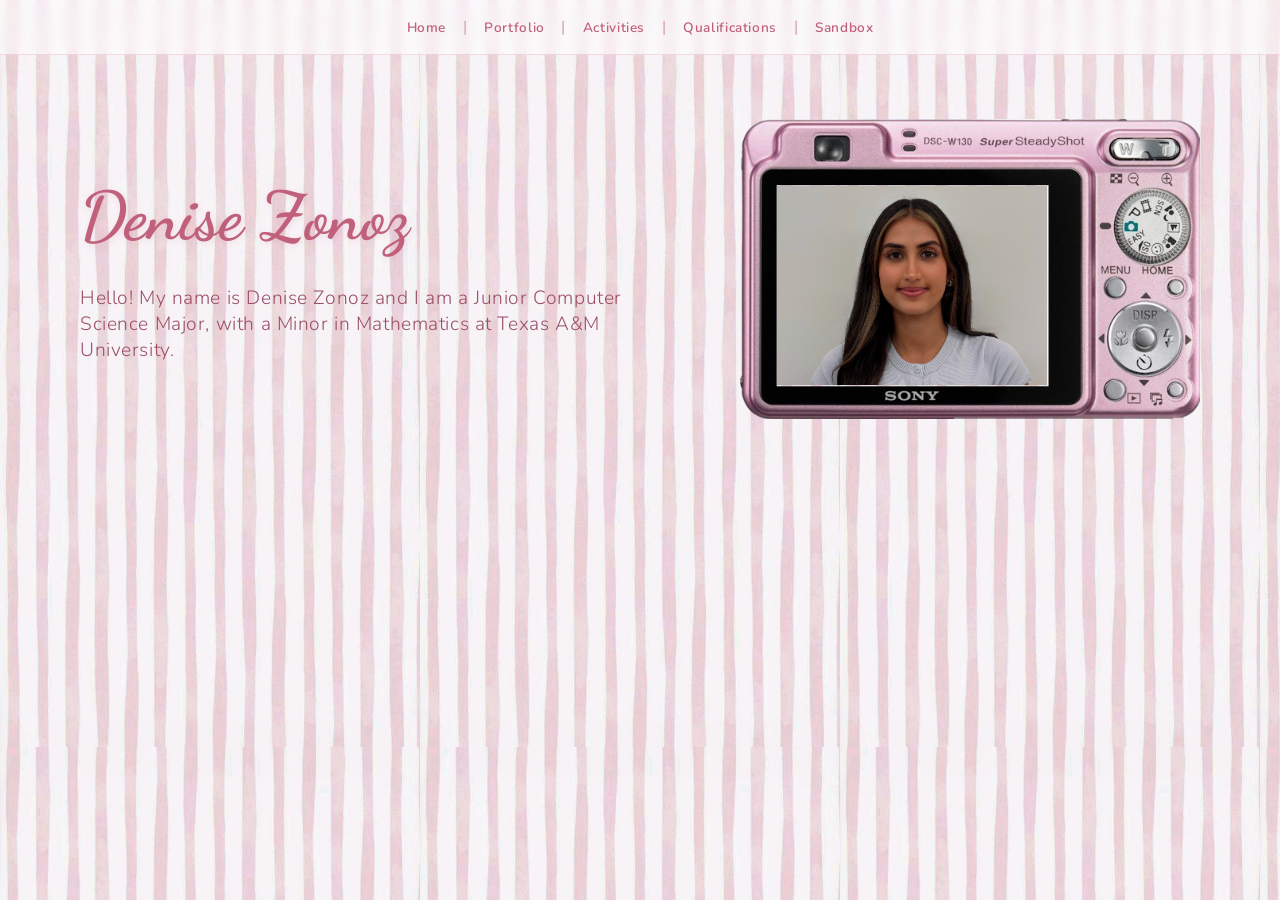
==== index.html @ 50f75636 "camera & headshot" ====
<!DOCTYPE html>
<html lang="en">
<head>
  <meta charset="UTF-8">
  <meta name="viewport" content="width=device-width, initial-scale=1.0">
  <title>Denise Zonoz</title>
  <link rel="stylesheet" href="style.css">
</head>
<body>

  <nav>
    <a href="index.html">Home</a>
    <span>|</span>
    <a href="portfolio.html">Portfolio</a>
    <span>|</span>
    <a href="activities.html">Activities</a>
    <span>|</span>
    <a href="qualifications.html">Qualifications</a>
    <span>|</span>
    <a href="sandbox.html">Sandbox</a>
  </nav>

  <main>
    <div class="intro-row">
      <div class="intro-text">
        <h1 class="name">Denise Zonoz</h1>
        <p>Hello! My name is Denise Zonoz and I am a Junior Computer Science Major, with a Minor in Mathematics at Texas A&M University.</p>
      </div>
      <div class="camera-frame">
        <img class="camera-photo" src="headshot.png" alt="Denise Zonoz">
        <img class="camera-overlay" src="pinkcamera.png" alt="">
      </div>
    </div>
  </main>

</body>
</html>
---- style.css ----
@import url('https://fonts.googleapis.com/css2?family=Dancing+Script:wght@500;700&family=Nunito:wght@300;400;600&display=swap');

* {
  box-sizing: border-box;
  margin: 0;
  padding: 0;
}

body {
  background-image: url('stripedpink.png');
  background-repeat: repeat;
  background-size: 420px auto;
  background-color: #fdf6f0;
  font-family: 'Nunito', sans-serif;
  color: #5a3a4a;
  min-height: 100vh;
}

nav {
  background-color: rgba(255, 255, 255, 0.55);
  backdrop-filter: blur(6px);
  border-bottom: 1px solid rgba(230, 170, 190, 0.4);
  padding: 16px;
  text-align: center;
  letter-spacing: 0.04em;
}

nav span {
  color: #d4a0b0;
  margin: 0 6px;
}

nav a {
  font-size: 0.85rem;
  font-weight: 600;
  color: #c0607a;
  text-decoration: none;
  padding: 4px 6px;
  border-radius: 4px;
  transition: color 0.2s, background-color 0.2s;
}

nav a:hover {
  color: #8b3a52;
  background-color: rgba(230, 170, 190, 0.25);
}

main {
  text-align: center;
  padding-top: 64px;
}

h1.name {
  font-family: 'Dancing Script', cursive;
  font-size: 2.8rem;
  font-weight: 700;
  color: #c0607a;
  text-shadow: 1px 2px 6px rgba(192, 96, 122, 0.15);
}

main p {
  margin-top: 20px;
  font-size: 1rem;
  font-weight: 300;
  color: #9b5068;
  letter-spacing: 0.03em;
}

/* home page, camera*/

.intro-row {
  display: flex;
  align-items: center;
  justify-content: space-between;
  gap: 60px;
  max-width: 1300px;
  margin: 0 auto;
  padding: 0 80px;
}

.intro-text {
  text-align: left;
}

.intro-text h1.name {
  font-size: 4.2rem;
}

.intro-text p {
  font-size: 1.2rem;
  margin-top: 28px;
}

.camera-frame {
  position: relative;
  width: 460px;
  aspect-ratio: 578 / 377;
  flex-shrink: 0;
}

.camera-photo {
  position: absolute;
  left: 7.96%;
  top: 22.28%;
  width: 58.82%;
  height: 66.31%;
  object-fit: cover;
  object-position: center top;
}

.camera-overlay {
  position: absolute;
  top: 0;
  left: 0;
  width: 100%;
  height: 100%;
  pointer-events: none;
}

@media (max-width: 700px) {
  .intro-row {
    flex-direction: column-reverse;
    gap: 24px;
    padding: 0 20px;
  }
  .intro-text {
    text-align: center;
  }
  .intro-text h1.name {
    font-size: 2.8rem;
  }
  .intro-text p {
    font-size: 1rem;
  }
  .camera-frame {
    width: 280px;
  }
}

/* lace box */

.lace-section {
  display: flex;
  padding: 30px 60px;
}

/* odd sections (1st, 3rd) align left */
.lace-section:nth-child(odd) {
  justify-content: flex-start;
}

/* even sections (2nd) align right */
.lace-section:nth-child(even) {
  justify-content: flex-end;
}

.lace-box {
  background-image: url('textboxborder.png');
  background-color: white;
  background-size: 100% 100%;
  background-repeat: no-repeat;
  width: 700px;
  min-height: 400px;
  padding: 70px 90px;
  font-family: 'Nunito', sans-serif;
  font-size: 1rem;
  color: #5a3a4a;
  line-height: 1.8;
}

.lace-box h2 {
  font-family: 'Dancing Script', cursive;
  font-size: 1.6rem;
  color: #c0607a;
  margin-bottom: 12px;
}

/* clipboard box */

.clipboard-section {
  display: flex;
  justify-content: center;
  padding: 30px 60px;
}

.clipboard-box {
  background-image: url('brownclipboard.png');
  background-color: transparent;
  background-size: 100% 100%;
  background-repeat: no-repeat;
  width: 560px;
  padding: 140px 65px 65px 70px;
  font-family: 'Nunito', sans-serif;
  font-size: 1rem;
  color: #5a3a4a;
  line-height: 1.8;
  text-align: center;
}

.clipboard-box h2 {
  font-family: 'Dancing Script', cursive;
  font-size: 2.4rem;
  color: #c0607a;
  margin-top: -20px;
  margin-bottom: 12px;
}

.resume-embed {
  margin-top: 20px;
  border-radius: 6px;
  overflow: hidden;
  box-shadow: 0 1px 8px rgba(192, 96, 122, 0.15);
}

.resume-embed iframe {
  display: block;
  border: none;
}

.resume-download {
  display: inline-block;
  margin-top: 16px;
  padding: 8px 18px;
  font-size: 0.85rem;
  font-weight: 600;
  color: #ffffff;
  background-color: #c0607a;
  border-radius: 20px;
  text-decoration: none;
  letter-spacing: 0.03em;
  transition: background-color 0.2s;
}

.resume-download:hover {
  background-color: #8b3a52;
}

@media (max-width: 700px) {
  .lace-section {
    justify-content: center;
    padding: 20px;
  }
  .lace-box {
    width: 100%;
  }
  .clipboard-section {
    padding: 20px;
  }
  .clipboard-box {
    width: 100%;
    padding: 22% 12% 12% 12%;
  }
}
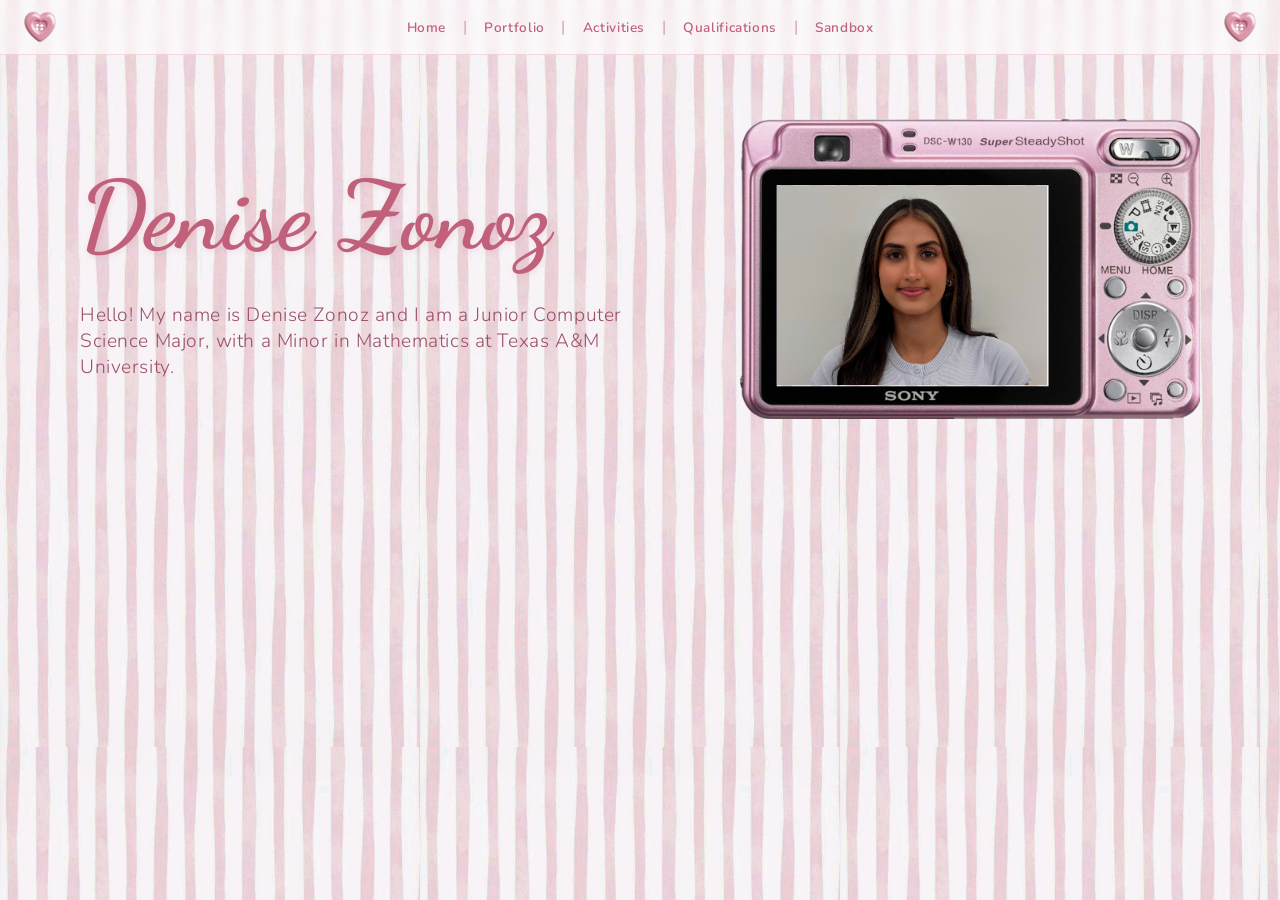
==== commit 966128af: "buttons on nav bars" ====
--- a/index.html
+++ b/index.html
@@ -9,6 +9,7 @@
 <body>
 
   <nav>
+    <img class="nav-heart nav-heart-left" src="images/pinkheartbutton.png" alt="">
     <a href="index.html">Home</a>
     <span>|</span>
     <a href="portfolio.html">Portfolio</a>
@@ -18,6 +19,7 @@
     <a href="qualifications.html">Qualifications</a>
     <span>|</span>
     <a href="sandbox.html">Sandbox</a>
+    <img class="nav-heart nav-heart-right" src="images/pinkheartbutton.png" alt="">
   </nav>
 
   <main>
--- a/style.css
+++ b/style.css
@@ -1,5 +1,4 @@
-@import url('https://fonts.googleapis.com/css2?family=Dancing+Script:wght@500;700&family=Nunito:wght@300;400;600&display=swap');
-
+@import url('https://fonts.googleapis.com/css2?family=Crafty+Girls&family=Dancing+Script:wght@500;700&family=Nunito:wght@300;400;600&display=swap');
 * {
   box-sizing: border-box;
   margin: 0;
@@ -7,7 +6,7 @@
 }
 
 body {
-  background-image: url('stripedpink.png');
+  background-image: url('images/stripedpink.png');
   background-repeat: repeat;
   background-size: 420px auto;
   background-color: #fdf6f0;
@@ -83,7 +82,7 @@
 }
 
 .intro-text h1.name {
-  font-size: 4.2rem;
+  font-size: 6rem;
 }
 
 .intro-text p {
@@ -136,6 +135,33 @@
     width: 280px;
   }
 }
+ 
+@media (max-width: 700px) {
+  .intro-row {
+    flex-direction: column-reverse;
+    gap: 24px;
+    padding: 0 20px;
+  }
+  .intro-text {
+    text-align: center;
+  }
+  .intro-text h1.name {
+    font-size: 2.8rem;
+  }
+  .intro-text p {
+    font-size: 1rem;
+  }
+  .camera-frame {
+    width: 280px;
+  }
+  .paper-section {
+    padding: 30px 20px;
+  }
+  .paper-box {
+    width: 100%;
+    padding: 45px 35px;
+  }
+}
 
 /* lace box */
 
@@ -155,13 +181,12 @@
 }
 
 .lace-box {
-  background-image: url('textboxborder.png');
+  background-image: url('images/textboxborder.png');
   background-color: white;
   background-size: 100% 100%;
   background-repeat: no-repeat;
   width: 700px;
-  min-height: 400px;
-  padding: 70px 90px;
+  padding: 40px 90px;
   font-family: 'Nunito', sans-serif;
   font-size: 1rem;
   color: #5a3a4a;
@@ -170,9 +195,21 @@
 
 .lace-box h2 {
   font-family: 'Dancing Script', cursive;
+  font-size: 2.4rem;
+  color: #ebbbc8;
+  margin-bottom: 0px;
+}
+.lace-box h3 {
+  font-family: 'Crafty Girls', cursive;
   font-size: 1.6rem;
-  color: #c0607a;
-  margin-bottom: 12px;
+  color: #cbe7ce;
+  margin-bottom: 0px;
+}
+.lace-box p {
+  font-family: 'Crafty Girls', cursive;
+  font-size: 1rem;
+  color: #dabace;
+  margin-bottom: 50px;
 }
 
 /* clipboard box */
@@ -184,7 +221,7 @@
 }
 
 .clipboard-box {
-  background-image: url('brownclipboard.png');
+  background-image: url('images/brownclipboard.png');
   background-color: transparent;
   background-size: 100% 100%;
   background-repeat: no-repeat;
@@ -235,6 +272,61 @@
   background-color: #8b3a52;
 }
 
+/* qualifications page layout */
+
+.qual-row {
+  display: flex;
+  align-items: flex-start;
+  justify-content: center;
+  gap: 60px;
+  padding: 30px 60px;
+}
+
+.qual-row .clipboard-box {
+  flex-shrink: 0;
+}
+
+.skills-box {
+  background-image: url('images/paper.png');
+  background-size: 100% 100%;
+  background-repeat: no-repeat;
+  width: 400px;
+  min-height: 400px;
+  padding: 60px 50px;
+  font-family: 'Nunito', sans-serif;
+  color: #5a3a4a;
+  line-height: 1.8;
+}
+
+.skills-box h2 {
+  font-family: 'Dancing Script', cursive;
+  font-size: 2.2rem;
+  color: #c0607a;
+  margin-bottom: 12px;
+}
+
+.skills-box ul {
+  text-align: left;
+  padding-left: 20px;
+  font-size: 1.1rem;
+}
+
+.skills-box li {
+  margin-bottom: 8px;
+}
+
+@media (max-width: 900px) {
+  .qual-row {
+    flex-direction: column;
+    align-items: center;
+    padding: 20px;
+  }
+  .skills-box {
+    width: 100%;
+    max-width: 560px;
+  }
+}
+
 @media (max-width: 700px) {
   .lace-section {
     justify-content: center;
@@ -250,4 +342,169 @@
     width: 100%;
     padding: 22% 12% 12% 12%;
   }
+}
+
+/* board for portfolio */
+.board-section {
+  display: flex;
+  padding: 30px 60px;
+}
+
+/* even sections align left */
+.board-section:nth-child(even) {
+  justify-content: flex-start;
+}
+
+/* odd sections align right */
+.board-section:nth-child(odd) {
+  justify-content: flex-end;
+}
+
+.board-box {
+  background-image: url('images/board.png');
+  background-size: 100% 100%;
+  background-repeat: no-repeat;
+  width: 1000px;
+  min-height: 400px;
+  
+  font-family: 'Crafty Girls', cursive;
+  font-size: 1rem;
+  color: #ece3e8;
+  line-height: 1.8;
+}
+
+.board-box h2 {
+  font-family: 'Dancing Script', cursive;
+  font-size: 2.5rem;
+  color: white;
+  padding: 20px 20px;
+}
+
+.board-box p{
+  font-family: 'Crafty Girls', cursive;
+  font-size: 1.4rem;
+  color: rgb(249, 233, 233);
+  text-align: left;
+  padding: 50px 40px;
+}
+
+.board-box ul {
+  font-family: 'Nunito', sans-serif;
+  font-size: 1.4rem;
+  color: rgb(249, 233, 233);
+  text-align: left;
+  padding: 50px 70px;
+  line-height: 1.8;
+}
+
+.board-box li {
+  margin-bottom: 10px;
+}
+.board-box li strong {
+  color: white;
+}
+
+
+/* skills */
+.skills-strips {
+  position: relative;
+  width: 320px;
+  min-height: 960px;
+  display: flex;
+  flex-direction: column;
+  align-items: center;
+  padding-top: 5px;
+}
+
+.binder-clip {
+  position: absolute;
+  top: 0;
+  transform: rotate(-6deg);
+  left: 50%;
+  transform: translateX(-70%);
+  width: 70px;
+  z-index: 4;
+}
+
+.photo-strip {
+  background-color: #fff;
+  background-image: url('images/photostrip.png');
+  background-size: 100% 100%;
+  background-repeat: no-repeat;
+  width: 260px;
+  padding: 25px 25px 80px;
+  text-align: center;
+  box-shadow: 0 4px 10px rgba(90, 58, 74, 0.2);
+}
+
+.strip-1 {
+  margin-top: 35px;
+  transform: rotate(-6deg);
+  margin-bottom: -10px; /* was -60px, much smaller overlap now */
+  z-index: 3;
+}
+
+.strip-2 {
+  transform: rotate(4deg);
+  margin-bottom: -5px; /* was -55px */
+  z-index: 2;
+}
+
+.strip-3 {
+  transform: rotate(-3deg);
+  z-index: 1;
+}
+.strip-4 {
+  transform: rotate(5deg);
+  z-index: 0;
+}
+
+.photo-strip h3 {
+  font-family: 'Dancing Script', cursive;
+  font-size: 1.7rem;
+  color: #c0607a;
+  margin-bottom: 10px;
+}
+
+.photo-strip ul {
+  list-style: none;
+  font-size: 1rem;
+  color: #5a3a4a;
+  line-height: 1.7;
+  font-family: 'Crafty Girls', cursive;
+
+}
+
+@media (max-width: 900px) {
+  .skills-strips {
+    width: 100%;
+    max-width: 320px;
+  }
+}
+
+/* navigation hearts */
+nav {
+  position: relative; /* needed so the hearts can position against the nav, not the page */
+  background-color: rgba(255, 255, 255, 0.55);
+  backdrop-filter: blur(6px);
+  border-bottom: 1px solid rgba(230, 170, 190, 0.4);
+  padding: 16px;
+  text-align: center;
+  letter-spacing: 0.04em;
+}
+
+.nav-heart {
+  position: absolute;
+  top: 50%;
+  transform: translateY(-50%);
+  height: 32px;
+  width: auto;
+}
+
+.nav-heart-left {
+  left: 24px;
+}
+
+.nav-heart-right {
+  right: 24px;
 }
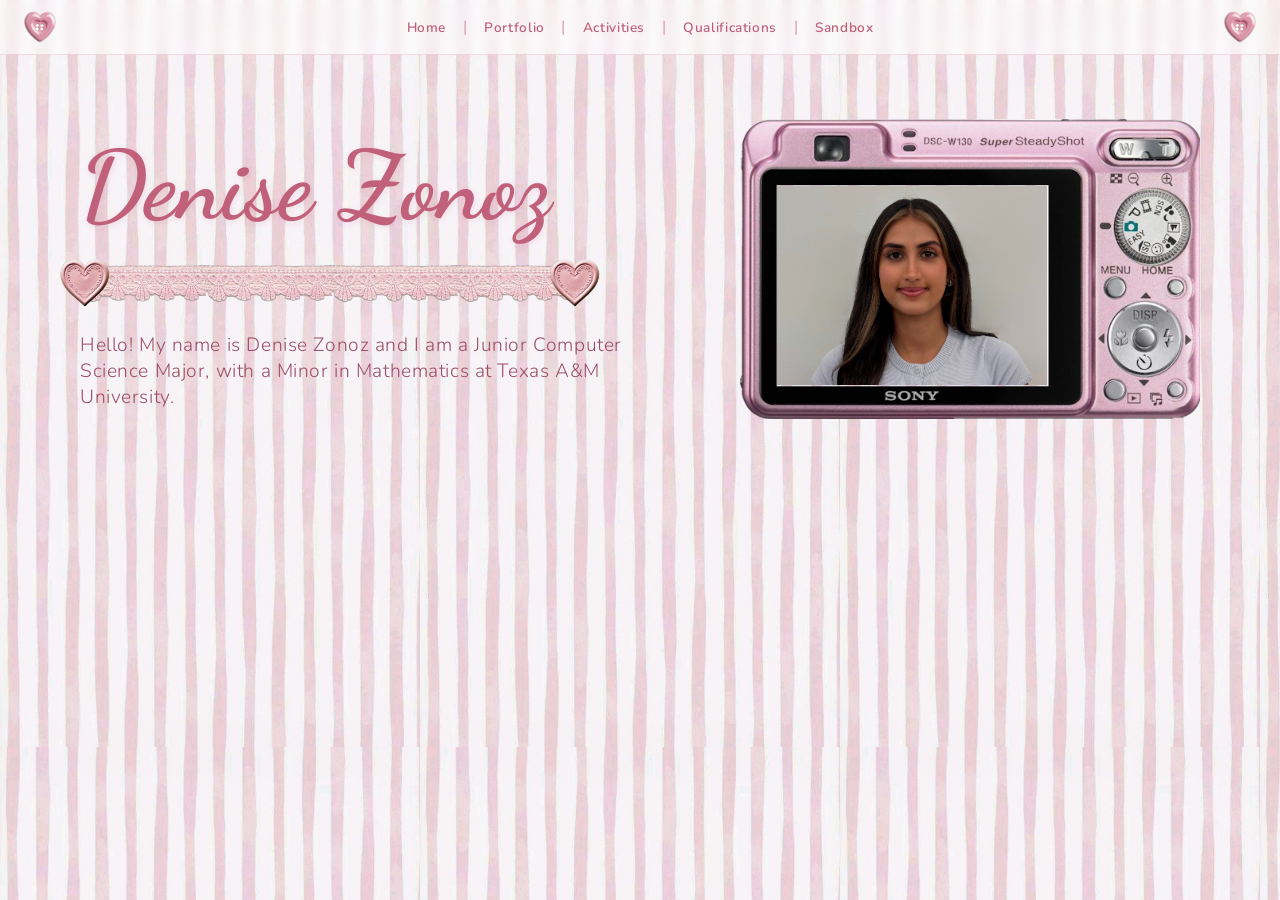
==== commit e142e03e: "ribbon under name" ====
--- a/index.html
+++ b/index.html
@@ -26,6 +26,7 @@
     <div class="intro-row">
       <div class="intro-text">
         <h1 class="name">Denise Zonoz</h1>
+        <div class="name-ribbon"></div>
         <p>Hello! My name is Denise Zonoz and I am a Junior Computer Science Major, with a Minor in Mathematics at Texas A&M University.</p>
       </div>
       <div class="camera-frame">
--- a/style.css
+++ b/style.css
@@ -65,6 +65,39 @@
   letter-spacing: 0.03em;
 }
 
+/* ribbon under name */
+.name-ribbon {
+  position: relative; 
+  height: 40px;
+  width: 100%;
+  max-width: 500px;
+  background-image: url('bowribbon.png');
+  background-repeat: repeat-x;
+  background-size: auto 100%;
+  margin-top: 20px;
+  margin-bottom: 20px;
+}
+
+.name-ribbon::before,
+.name-ribbon::after {
+  content: '';
+  position: absolute;
+  top: 50%;
+  transform: translateY(-50%);
+  width: 50px;
+  height: 50px;
+  background-image: url('heartstamp.png');
+  background-size: contain;
+  background-repeat: no-repeat;
+}
+
+.name-ribbon::before {
+  left: -20px; 
+}
+
+.name-ribbon::after {
+  right: -20px; 
+}
 /* home page, camera*/
 
 .intro-row {
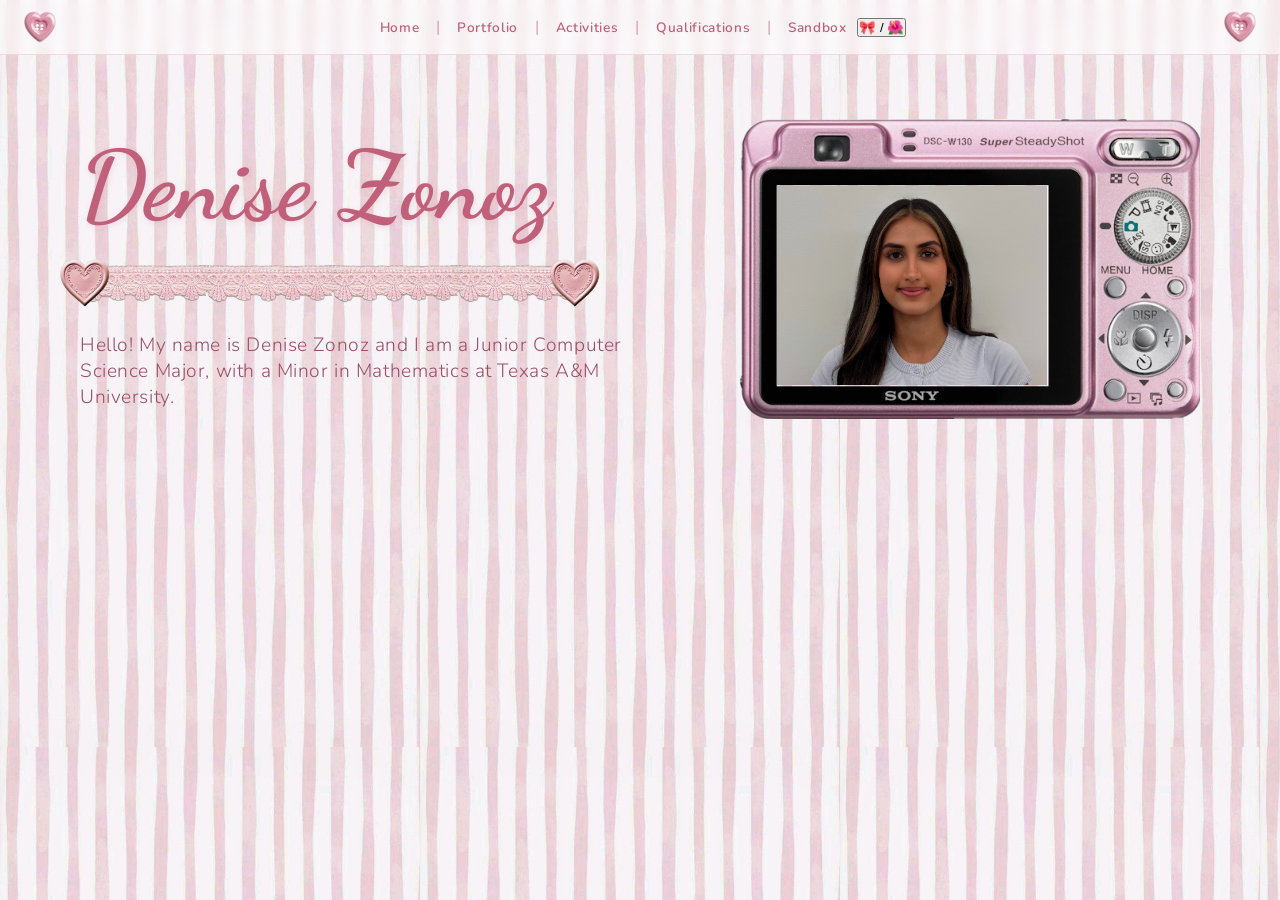
==== commit d9cfbfeb: "toggle" ====
--- a/index.html
+++ b/index.html
@@ -4,7 +4,8 @@
   <meta charset="UTF-8">
   <meta name="viewport" content="width=device-width, initial-scale=1.0">
   <title>Denise Zonoz</title>
-  <link rel="stylesheet" href="style.css">
+  <link rel="stylesheet" id="pagestyle" href="bow.css">
+  <script src="toggle.js" defer></script>
 </head>
 <body>
 
@@ -20,6 +21,7 @@
     <span>|</span>
     <a href="sandbox.html">Sandbox</a>
     <img class="nav-heart nav-heart-right" src="images/pinkheartbutton.png" alt="">
+    <button id="theme-toggle" onclick="toggleStyleSheet()">🎀 / 🌺</button>
   </nav>
 
   <main>
@@ -30,8 +32,8 @@
         <p>Hello! My name is Denise Zonoz and I am a Junior Computer Science Major, with a Minor in Mathematics at Texas A&M University.</p>
       </div>
       <div class="camera-frame">
-        <img class="camera-photo" src="headshot.png" alt="Denise Zonoz">
-        <img class="camera-overlay" src="pinkcamera.png" alt="">
+        <img class="camera-photo" src="images/headshot.png" alt="Denise Zonoz">
+        <img class="camera-overlay" src="images/pinkcamera.png" alt="">
       </div>
     </div>
   </main>
--- a/bow.css
+++ b/bow.css
@@ -0,0 +1,543 @@
+@import url('https://fonts.googleapis.com/css2?family=Crafty+Girls&family=Dancing+Script:wght@500;700&family=Nunito:wght@300;400;600&display=swap');
+* {
+  box-sizing: border-box;
+  margin: 0;
+  padding: 0;
+}
+
+body {
+  background-image: url('images/stripedpink.png');
+  background-repeat: repeat;
+  background-size: 420px auto;
+  background-color: #fdf6f0;
+  font-family: 'Nunito', sans-serif;
+  color: #5a3a4a;
+  min-height: 100vh;
+}
+
+nav {
+  background-color: rgba(255, 255, 255, 0.55);
+  backdrop-filter: blur(6px);
+  border-bottom: 1px solid rgba(230, 170, 190, 0.4);
+  padding: 16px;
+  text-align: center;
+  letter-spacing: 0.04em;
+}
+
+nav span {
+  color: #d4a0b0;
+  margin: 0 6px;
+}
+
+nav a {
+  font-size: 0.85rem;
+  font-weight: 600;
+  color: #c0607a;
+  text-decoration: none;
+  padding: 4px 6px;
+  border-radius: 4px;
+  transition: color 0.2s, background-color 0.2s;
+}
+
+nav a:hover {
+  color: #8b3a52;
+  background-color: rgba(230, 170, 190, 0.25);
+}
+
+main {
+  text-align: center;
+  padding-top: 64px;
+}
+
+h1.name {
+  font-family: 'Dancing Script', cursive;
+  font-size: 2.8rem;
+  font-weight: 700;
+  color: #c0607a;
+  text-shadow: 1px 2px 6px rgba(192, 96, 122, 0.15);
+}
+
+main p {
+  margin-top: 20px;
+  font-size: 1rem;
+  font-weight: 300;
+  color: #9b5068;
+  letter-spacing: 0.03em;
+}
+
+/* ribbon under name */
+.name-ribbon {
+  position: relative; 
+  height: 40px;
+  width: 100%;
+  max-width: 500px;
+  background-image: url('images/bowribbon.png');
+  background-repeat: repeat-x;
+  background-size: auto 100%;
+  margin-top: 20px;
+  margin-bottom: 20px;
+}
+
+.name-ribbon::before,
+.name-ribbon::after {
+  content: '';
+  position: absolute;
+  top: 50%;
+  transform: translateY(-50%);
+  width: 50px;
+  height: 50px;
+  background-image: url('images/heartstamp.png');
+  background-size: contain;
+  background-repeat: no-repeat;
+}
+
+.name-ribbon::before {
+  left: -20px; 
+}
+
+.name-ribbon::after {
+  right: -20px; 
+}
+/* home page, camera*/
+
+.intro-row {
+  display: flex;
+  align-items: center;
+  justify-content: space-between;
+  gap: 60px;
+  max-width: 1300px;
+  margin: 0 auto;
+  padding: 0 80px;
+}
+
+.intro-text {
+  text-align: left;
+}
+
+.intro-text h1.name {
+  font-size: 6rem;
+}
+
+.intro-text p {
+  font-size: 1.2rem;
+  margin-top: 28px;
+}
+
+.camera-frame {
+  position: relative;
+  width: 460px;
+  aspect-ratio: 578 / 377;
+  flex-shrink: 0;
+}
+
+.camera-photo {
+  position: absolute;
+  left: 7.96%;
+  top: 22.28%;
+  width: 58.82%;
+  height: 66.31%;
+  object-fit: cover;
+  object-position: center top;
+}
+
+.camera-overlay {
+  position: absolute;
+  top: 0;
+  left: 0;
+  width: 100%;
+  height: 100%;
+  pointer-events: none;
+}
+
+@media (max-width: 700px) {
+  .intro-row {
+    flex-direction: column-reverse;
+    gap: 24px;
+    padding: 0 20px;
+  }
+  .intro-text {
+    text-align: center;
+  }
+  .intro-text h1.name {
+    font-size: 2.8rem;
+  }
+  .intro-text p {
+    font-size: 1rem;
+  }
+  .camera-frame {
+    width: 280px;
+  }
+}
+ 
+@media (max-width: 700px) {
+  .intro-row {
+    flex-direction: column-reverse;
+    gap: 24px;
+    padding: 0 20px;
+  }
+  .intro-text {
+    text-align: center;
+  }
+  .intro-text h1.name {
+    font-size: 2.8rem;
+  }
+  .intro-text p {
+    font-size: 1rem;
+  }
+  .camera-frame {
+    width: 280px;
+  }
+  .paper-section {
+    padding: 30px 20px;
+  }
+  .paper-box {
+    width: 100%;
+    padding: 45px 35px;
+  }
+}
+
+/* lace box */
+
+.lace-section {
+  display: flex;
+  padding: 30px 60px;
+}
+
+/* odd sections (1st, 3rd) align left */
+.lace-section:nth-child(odd) {
+  justify-content: flex-start;
+}
+
+/* even sections (2nd) align right */
+.lace-section:nth-child(even) {
+  justify-content: flex-end;
+}
+
+.lace-box {
+  background-image: url('images/textboxborder.png');
+  background-color: white;
+  background-size: 100% 100%;
+  background-repeat: no-repeat;
+  width: 700px;
+  padding: 40px 90px;
+  font-family: 'Nunito', sans-serif;
+  font-size: 1rem;
+  color: #5a3a4a;
+  line-height: 1.8;
+}
+
+.lace-box h2 {
+  font-family: 'Dancing Script', cursive;
+  font-size: 2.4rem;
+  color: #ebbbc8;
+  margin-bottom: 0px;
+}
+.lace-box h3 {
+  font-family: 'Crafty Girls', cursive;
+  font-size: 1.6rem;
+  color: #cbe7ce;
+  margin-bottom: 0px;
+}
+.lace-box p {
+  font-family: 'Crafty Girls', cursive;
+  font-size: 1rem;
+  color: #dabace;
+  margin-bottom: 50px;
+}
+
+/* clipboard box */
+
+.clipboard-section {
+  display: flex;
+  justify-content: center;
+  padding: 30px 60px;
+}
+
+.clipboard-box {
+  background-image: url('images/brownclipboard.png');
+  background-color: transparent;
+  background-size: 100% 100%;
+  background-repeat: no-repeat;
+  width: 560px;
+  padding: 140px 65px 65px 70px;
+  font-family: 'Nunito', sans-serif;
+  font-size: 1rem;
+  color: #5a3a4a;
+  line-height: 1.8;
+  text-align: center;
+}
+
+.clipboard-box h2 {
+  font-family: 'Dancing Script', cursive;
+  font-size: 2.4rem;
+  color: #c0607a;
+  margin-top: -20px;
+  margin-bottom: 12px;
+}
+
+.resume-embed {
+  margin-top: 20px;
+  border-radius: 6px;
+  overflow: hidden;
+  box-shadow: 0 1px 8px rgba(192, 96, 122, 0.15);
+}
+
+.resume-embed iframe {
+  display: block;
+  border: none;
+}
+
+.resume-download {
+  display: inline-block;
+  margin-top: 16px;
+  padding: 8px 18px;
+  font-size: 0.85rem;
+  font-weight: 600;
+  color: #ffffff;
+  background-color: #c0607a;
+  border-radius: 20px;
+  text-decoration: none;
+  letter-spacing: 0.03em;
+  transition: background-color 0.2s;
+}
+
+.resume-download:hover {
+  background-color: #8b3a52;
+}
+
+/* qualifications page layout */
+
+.qual-row {
+  display: flex;
+  align-items: flex-start;
+  justify-content: center;
+  gap: 60px;
+  padding: 30px 60px;
+}
+
+.qual-row .clipboard-box {
+  flex-shrink: 0;
+}
+
+.skills-box {
+  background-image: url('images/paper.png');
+  background-size: 100% 100%;
+  background-repeat: no-repeat;
+  width: 400px;
+  min-height: 400px;
+  padding: 60px 50px;
+  font-family: 'Nunito', sans-serif;
+  color: #5a3a4a;
+  line-height: 1.8;
+}
+
+.skills-box h2 {
+  font-family: 'Dancing Script', cursive;
+  font-size: 2.2rem;
+  color: #c0607a;
+  margin-bottom: 12px;
+}
+
+.skills-box ul {
+  text-align: left;
+  padding-left: 20px;
+  font-size: 1.1rem;
+}
+
+.skills-box li {
+  margin-bottom: 8px;
+}
+
+@media (max-width: 900px) {
+  .qual-row {
+    flex-direction: column;
+    align-items: center;
+    padding: 20px;
+  }
+  .skills-box {
+    width: 100%;
+    max-width: 560px;
+  }
+}
+
+@media (max-width: 700px) {
+  .lace-section {
+    justify-content: center;
+    padding: 20px;
+  }
+  .lace-box {
+    width: 100%;
+  }
+  .clipboard-section {
+    padding: 20px;
+  }
+  .clipboard-box {
+    width: 100%;
+    padding: 22% 12% 12% 12%;
+  }
+}
+
+/* board for portfolio */
+.board-section {
+  display: flex;
+  padding: 30px 60px;
+}
+
+/* even sections align left */
+.board-section:nth-child(even) {
+  justify-content: flex-start;
+}
+
+/* odd sections align right */
+.board-section:nth-child(odd) {
+  justify-content: flex-end;
+}
+
+.board-box {
+  background-image: url('images/board.png');
+  background-size: 100% 100%;
+  background-repeat: no-repeat;
+  width: 1000px;
+  min-height: 400px;
+  
+  font-family: 'Crafty Girls', cursive;
+  font-size: 1rem;
+  color: #ece3e8;
+  line-height: 1.8;
+}
+
+.board-box h2 {
+  font-family: 'Dancing Script', cursive;
+  font-size: 2.5rem;
+  color: white;
+  padding: 20px 20px;
+}
+
+.board-box p{
+  font-family: 'Crafty Girls', cursive;
+  font-size: 1.4rem;
+  color: rgb(249, 233, 233);
+  text-align: left;
+  padding: 50px 40px;
+}
+
+.board-box ul {
+  font-family: 'Nunito', sans-serif;
+  font-size: 1.4rem;
+  color: rgb(249, 233, 233);
+  text-align: left;
+  padding: 50px 70px;
+  line-height: 1.8;
+}
+
+.board-box li {
+  margin-bottom: 10px;
+}
+.board-box li strong {
+  color: white;
+}
+
+
+/* skills */
+.skills-strips {
+  position: relative;
+  width: 320px;
+  min-height: 960px;
+  display: flex;
+  flex-direction: column;
+  align-items: center;
+  padding-top: 5px;
+}
+
+.binder-clip {
+  position: absolute;
+  top: 0;
+  transform: rotate(-6deg);
+  left: 50%;
+  transform: translateX(-70%);
+  width: 70px;
+  z-index: 4;
+}
+
+.photo-strip {
+  background-color: #fff;
+  background-image: url('images/photostrip.png');
+  background-size: 100% 100%;
+  background-repeat: no-repeat;
+  width: 260px;
+  padding: 25px 25px 80px;
+  text-align: center;
+  box-shadow: 0 4px 10px rgba(90, 58, 74, 0.2);
+}
+
+.strip-1 {
+  margin-top: 35px;
+  transform: rotate(-6deg);
+  margin-bottom: -10px; /* was -60px, much smaller overlap now */
+  z-index: 3;
+}
+
+.strip-2 {
+  transform: rotate(4deg);
+  margin-bottom: -5px; /* was -55px */
+  z-index: 2;
+}
+
+.strip-3 {
+  transform: rotate(-3deg);
+  z-index: 1;
+}
+.strip-4 {
+  transform: rotate(5deg);
+  z-index: 0;
+}
+
+.photo-strip h3 {
+  font-family: 'Dancing Script', cursive;
+  font-size: 1.7rem;
+  color: #c0607a;
+  margin-bottom: 10px;
+}
+
+.photo-strip ul {
+  list-style: none;
+  font-size: 1rem;
+  color: #5a3a4a;
+  line-height: 1.7;
+  font-family: 'Crafty Girls', cursive;
+
+}
+
+@media (max-width: 900px) {
+  .skills-strips {
+    width: 100%;
+    max-width: 320px;
+  }
+}
+
+/* navigation hearts */
+nav {
+  position: relative; /* needed so the hearts can position against the nav, not the page */
+  background-color: rgba(255, 255, 255, 0.55);
+  backdrop-filter: blur(6px);
+  border-bottom: 1px solid rgba(230, 170, 190, 0.4);
+  padding: 16px;
+  text-align: center;
+  letter-spacing: 0.04em;
+}
+
+.nav-heart {
+  position: absolute;
+  top: 50%;
+  transform: translateY(-50%);
+  height: 32px;
+  width: auto;
+}
+
+.nav-heart-left {
+  left: 24px;
+}
+
+.nav-heart-right {
+  right: 24px;
+}
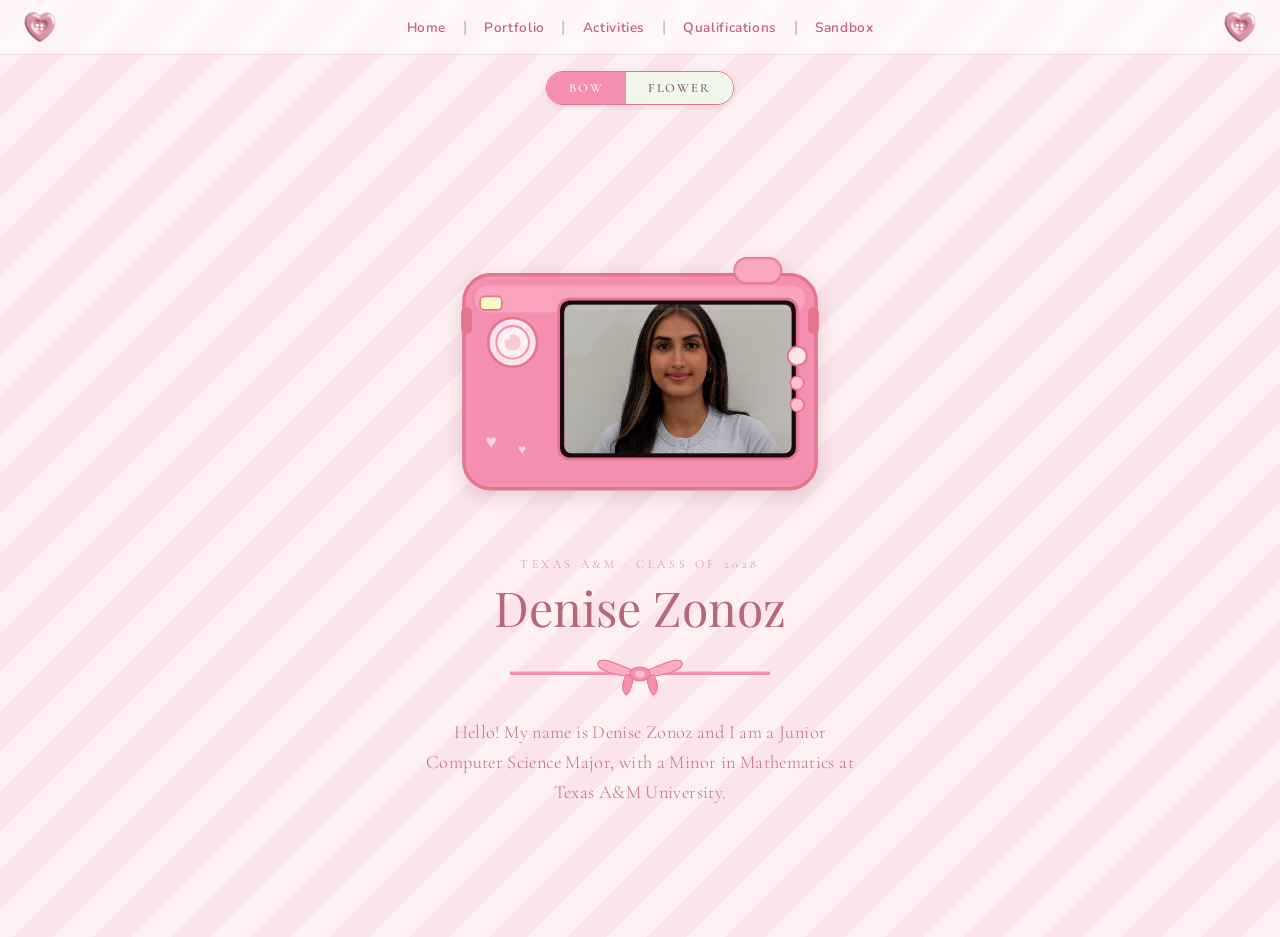
==== commit 7053e334: "design change" ====
--- a/index.html
+++ b/index.html
@@ -10,7 +10,7 @@
 <body>
 
   <nav>
-    <img class="nav-heart nav-heart-left" src="images/pinkheartbutton.png" alt="">
+    <img class="nav-heart nav-heart-left" src="images/heart_button_ai.png" alt="">
     <a href="index.html">Home</a>
     <span>|</span>
     <a href="portfolio.html">Portfolio</a>
@@ -20,22 +20,287 @@
     <a href="qualifications.html">Qualifications</a>
     <span>|</span>
     <a href="sandbox.html">Sandbox</a>
-    <img class="nav-heart nav-heart-right" src="images/pinkheartbutton.png" alt="">
-    <button id="theme-toggle" onclick="toggleStyleSheet()">🎀 / 🌺</button>
+    <img class="nav-heart nav-heart-right" src="images/heart_button_ai.png" alt="">
   </nav>
 
-  <main>
-    <div class="intro-row">
-      <div class="intro-text">
-        <h1 class="name">Denise Zonoz</h1>
-        <div class="name-ribbon"></div>
-        <p>Hello! My name is Denise Zonoz and I am a Junior Computer Science Major, with a Minor in Mathematics at Texas A&M University.</p>
+  <div class="theme-toggle-bar">
+    <div class="theme-toggle-pill">
+      <button type="button" class="btn-bow" onclick="setTheme('bow')">Bow</button>
+      <button type="button" class="btn-flower" onclick="setTheme('flower')">Flower</button>
+    </div>
+  </div>
+
+  <div class="floral-corner floral-corner-left" aria-hidden="true">
+    <svg viewBox="0 0 120 120" width="120" height="120" fill="none" xmlns="http://www.w3.org/2000/svg">
+      <path d="M20 110 Q40 80 55 60" stroke="#a5d6a7" stroke-width="2" stroke-linecap="round" />
+      <path d="M20 110 Q10 75 30 55" stroke="#c8e6c9" stroke-width="1.5" stroke-linecap="round" />
+      <ellipse cx="28" cy="72" rx="7" ry="16" fill="#c8e6c9" opacity="0.7" transform="rotate(-40 28 72)" />
+      <g transform="translate(63,58)">
+        <ellipse cx="0" cy="-17" rx="5" ry="17" fill="#fce4ec" opacity="0.85" transform="rotate(0)" stroke="#f9a8c9" stroke-width="0.5" />
+        <ellipse cx="0" cy="-17" rx="5" ry="17" fill="#f8bbd0" opacity="0.85" transform="rotate(60)" stroke="#f9a8c9" stroke-width="0.5" />
+        <ellipse cx="0" cy="-17" rx="5" ry="17" fill="#fce4ec" opacity="0.85" transform="rotate(120)" stroke="#f9a8c9" stroke-width="0.5" />
+        <ellipse cx="0" cy="-17" rx="5" ry="17" fill="#f8bbd0" opacity="0.85" transform="rotate(180)" stroke="#f9a8c9" stroke-width="0.5" />
+        <ellipse cx="0" cy="-17" rx="5" ry="17" fill="#fce4ec" opacity="0.85" transform="rotate(240)" stroke="#f9a8c9" stroke-width="0.5" />
+        <ellipse cx="0" cy="-17" rx="5" ry="17" fill="#f8bbd0" opacity="0.85" transform="rotate(300)" stroke="#f9a8c9" stroke-width="0.5" />
+        <line x1="0" y1="0" x2="0" y2="-12" stroke="#e4758a" stroke-width="0.8" opacity="0.5" />
+        <line x1="0" y1="0" x2="10.39" y2="-6" stroke="#e4758a" stroke-width="0.8" opacity="0.5" />
+        <line x1="0" y1="0" x2="10.39" y2="6" stroke="#e4758a" stroke-width="0.8" opacity="0.5" />
+        <line x1="0" y1="0" x2="0" y2="12" stroke="#e4758a" stroke-width="0.8" opacity="0.5" />
+        <line x1="0" y1="0" x2="-10.39" y2="6" stroke="#e4758a" stroke-width="0.8" opacity="0.5" />
+        <line x1="0" y1="0" x2="-10.39" y2="-6" stroke="#e4758a" stroke-width="0.8" opacity="0.5" />
+        <circle cx="0" cy="0" r="4" fill="#ffd6e0" />
+      </g>
+    </svg>
+  </div>
+
+  <div class="floral-corner floral-corner-right" aria-hidden="true">
+    <svg viewBox="0 0 120 120" width="120" height="120" fill="none" xmlns="http://www.w3.org/2000/svg">
+      <path d="M20 110 Q40 80 55 60" stroke="#a5d6a7" stroke-width="2" stroke-linecap="round" />
+      <path d="M20 110 Q10 75 30 55" stroke="#c8e6c9" stroke-width="1.5" stroke-linecap="round" />
+      <ellipse cx="28" cy="72" rx="7" ry="16" fill="#c8e6c9" opacity="0.7" transform="rotate(-40 28 72)" />
+      <g transform="translate(63,58)">
+        <ellipse cx="0" cy="-17" rx="5" ry="17" fill="#fce4ec" opacity="0.85" transform="rotate(0)" stroke="#f9a8c9" stroke-width="0.5" />
+        <ellipse cx="0" cy="-17" rx="5" ry="17" fill="#f8bbd0" opacity="0.85" transform="rotate(60)" stroke="#f9a8c9" stroke-width="0.5" />
+        <ellipse cx="0" cy="-17" rx="5" ry="17" fill="#fce4ec" opacity="0.85" transform="rotate(120)" stroke="#f9a8c9" stroke-width="0.5" />
+        <ellipse cx="0" cy="-17" rx="5" ry="17" fill="#f8bbd0" opacity="0.85" transform="rotate(180)" stroke="#f9a8c9" stroke-width="0.5" />
+        <ellipse cx="0" cy="-17" rx="5" ry="17" fill="#fce4ec" opacity="0.85" transform="rotate(240)" stroke="#f9a8c9" stroke-width="0.5" />
+        <ellipse cx="0" cy="-17" rx="5" ry="17" fill="#f8bbd0" opacity="0.85" transform="rotate(300)" stroke="#f9a8c9" stroke-width="0.5" />
+        <line x1="0" y1="0" x2="0" y2="-12" stroke="#e4758a" stroke-width="0.8" opacity="0.5" />
+        <line x1="0" y1="0" x2="10.39" y2="-6" stroke="#e4758a" stroke-width="0.8" opacity="0.5" />
+        <line x1="0" y1="0" x2="10.39" y2="6" stroke="#e4758a" stroke-width="0.8" opacity="0.5" />
+        <line x1="0" y1="0" x2="0" y2="12" stroke="#e4758a" stroke-width="0.8" opacity="0.5" />
+        <line x1="0" y1="0" x2="-10.39" y2="6" stroke="#e4758a" stroke-width="0.8" opacity="0.5" />
+        <line x1="0" y1="0" x2="-10.39" y2="-6" stroke="#e4758a" stroke-width="0.8" opacity="0.5" />
+        <circle cx="0" cy="0" r="4" fill="#ffd6e0" />
+      </g>
+    </svg>
+  </div>
+
+
+  <main class="home-main">
+    <section class="hero-section">
+      <div class="hero-inner">
+
+        <div class="hero-camera">
+          <svg viewBox="0 0 280 200" width="380" height="271" fill="none" xmlns="http://www.w3.org/2000/svg">
+            <!-- Camera body -->
+            <rect x="10" y="30" width="260" height="158" rx="20" fill="#f48fb1" />
+            <rect x="10" y="30" width="260" height="158" rx="20" stroke="#e4758a" stroke-width="2.5" />
+
+            <!-- Body highlight -->
+            <rect x="18" y="38" width="244" height="20" rx="10" fill="#ffc1cc" opacity="0.4" />
+
+            <!-- Shutter button -->
+            <rect x="210" y="18" width="34" height="18" rx="9" fill="#f48fb1" stroke="#e4758a" stroke-width="2" />
+            <rect x="210" y="18" width="34" height="18" rx="9" fill="#ffc1cc" opacity="0.5" />
+
+            <!-- Small lens (top-left) -->
+            <circle cx="46" cy="80" r="18" fill="#fce4ec" stroke="#e4758a" stroke-width="2" />
+            <circle cx="46" cy="80" r="12" fill="#fff0f3" stroke="#f48fb1" stroke-width="1.5" />
+            <circle cx="46" cy="80" r="6" fill="#e4758a" opacity="0.3" />
+            <circle cx="42" cy="76" r="2" fill="white" opacity="0.7" />
+
+            <!-- Flash -->
+            <rect x="22" y="46" width="16" height="10" rx="3" fill="#fff9c4" stroke="#e4758a" stroke-width="1.2" />
+
+            <!-- Screen bezel -->
+            <rect x="80" y="48" width="176" height="118" rx="8" fill="#1a0a0e" stroke="#e4758a" stroke-width="2" />
+
+            <!-- Screen surface -->
+            <rect x="84" y="52" width="168" height="110" rx="6" fill="#2d1520" />
+
+            <!-- Photo on screen, clipped to the screen shape -->
+            <clipPath id="screenClip">
+              <rect x="84" y="52" width="168" height="110" rx="6" />
+            </clipPath>
+            <g clip-path="url(#screenClip)">
+              <image href="images/headshot.png" x="84" y="52" width="168" height="110" preserveAspectRatio="xMidYMid slice" />
+              <!-- Screen glare -->
+              <path d="M84 52 L130 52 L100 90 L84 90Z" fill="white" opacity="0.06" />
+            </g>
+
+            <!-- Screen frame shine -->
+            <rect x="84" y="52" width="168" height="4" rx="2" fill="white" opacity="0.08" />
+
+            <!-- Mode dial / buttons on right -->
+            <circle cx="256" cy="90" r="7" fill="#fce4ec" stroke="#e4758a" stroke-width="1.5" />
+            <circle cx="256" cy="110" r="5" fill="#ffc1cc" stroke="#e4758a" stroke-width="1.2" />
+            <circle cx="256" cy="126" r="5" fill="#ffc1cc" stroke="#e4758a" stroke-width="1.2" />
+
+            <!-- Strap lug left -->
+            <rect x="8" y="54" width="8" height="20" rx="4" fill="#e4758a" />
+            <!-- Strap lug right -->
+            <rect x="264" y="54" width="8" height="20" rx="4" fill="#e4758a" />
+
+            <!-- Tiny heart sticker -->
+            <text x="26" y="158" font-size="14" fill="#ffd6e0">&#9829;</text>
+            <text x="50" y="162" font-size="10" fill="#ffd6e0">&#9829;</text>
+          </svg>
+        </div>
+
+        <div class="hero-floral-frame">
+          <svg class="floral-vines" viewBox="0 0 260 300" width="260" height="300" fill="none" xmlns="http://www.w3.org/2000/svg">
+
+            <!-- vines -->
+            <path d="M30 260 Q20 200 28 140 Q36 80 60 40" stroke="#a5d6a7" stroke-width="2.5" stroke-linecap="round" fill="none"/>
+            <path d="M230 260 Q240 200 232 140 Q224 80 200 40" stroke="#a5d6a7" stroke-width="2.5" stroke-linecap="round" fill="none"/>
+            <path d="M60 40 Q130 10 200 40" stroke="#a5d6a7" stroke-width="2.5" stroke-linecap="round" fill="none"/>
+            <path d="M30 260 Q130 285 230 260" stroke="#a5d6a7" stroke-width="2.5" stroke-linecap="round" fill="none"/>
+
+            <!-- tendrils -->
+            <path d="M28 180 Q10 165 18 148" stroke="#c8e6c9" stroke-width="1.2" stroke-linecap="round" fill="none"/>
+            <path d="M29 120 Q8 108 16 92" stroke="#c8e6c9" stroke-width="1.2" stroke-linecap="round" fill="none"/>
+            <path d="M232 175 Q252 160 244 144" stroke="#c8e6c9" stroke-width="1.2" stroke-linecap="round" fill="none"/>
+            <path d="M231 115 Q252 102 244 88" stroke="#c8e6c9" stroke-width="1.2" stroke-linecap="round" fill="none"/>
+            <path d="M100 14 Q95 -4 110 -2" stroke="#c8e6c9" stroke-width="1.2" stroke-linecap="round" fill="none"/>
+            <path d="M160 14 Q165 -4 150 -2" stroke="#c8e6c9" stroke-width="1.2" stroke-linecap="round" fill="none"/>
+
+            <!-- leaves along left vine -->
+            <ellipse cx="30" cy="210" rx="6" ry="13" fill="#b2dfb4" opacity="0.8" transform="rotate(-35 30 210)"/>
+            <ellipse cx="26" cy="160" rx="6" ry="13" fill="#a5d6a7" opacity="0.75" transform="rotate(25 26 160)"/>
+            <ellipse cx="31" cy="105" rx="5" ry="11" fill="#c8e6c9" opacity="0.8" transform="rotate(-20 31 105)"/>
+            <ellipse cx="44" cy="62" rx="5" ry="11" fill="#b2dfb4" opacity="0.75" transform="rotate(40 44 62)"/>
+
+            <!-- leaves along right vine -->
+            <ellipse cx="230" cy="205" rx="6" ry="13" fill="#b2dfb4" opacity="0.8" transform="rotate(35 230 205)"/>
+            <ellipse cx="234" cy="155" rx="6" ry="13" fill="#a5d6a7" opacity="0.75" transform="rotate(-25 234 155)"/>
+            <ellipse cx="229" cy="100" rx="5" ry="11" fill="#c8e6c9" opacity="0.8" transform="rotate(20 229 100)"/>
+            <ellipse cx="216" cy="58" rx="5" ry="11" fill="#b2dfb4" opacity="0.75" transform="rotate(-40 216 58)"/>
+
+            <!-- leaves along top vine -->
+            <ellipse cx="100" cy="22" rx="5" ry="11" fill="#a5d6a7" opacity="0.75" transform="rotate(-60 100 22)"/>
+            <ellipse cx="160" cy="22" rx="5" ry="11" fill="#a5d6a7" opacity="0.75" transform="rotate(60 160 22)"/>
+
+            <!-- orchid blooms -->
+            <g transform="translate(62,38)">
+              <ellipse cx="0" cy="-12" rx="5" ry="11" fill="#f9c0d0" opacity="0.9" transform="rotate(-20)"/>
+              <ellipse cx="0" cy="-12" rx="5" ry="11" fill="#f9c0d0" opacity="0.9" transform="rotate(20)"/>
+              <ellipse cx="-11" cy="-2" rx="4" ry="10" fill="#f9c0d0" opacity="0.8" transform="rotate(-70)"/>
+              <ellipse cx="11" cy="-2" rx="4" ry="10" fill="#f9c0d0" opacity="0.8" transform="rotate(70)"/>
+              <ellipse cx="0" cy="6" rx="6" ry="7" fill="#ffd6e0" opacity="0.95"/>
+              <circle cx="0" cy="0" r="3.5" fill="#fff0f3"/>
+              <circle cx="0" cy="0" r="1.8" fill="#f9a8c9"/>
+            </g>
+            <g transform="translate(198,38)">
+              <ellipse cx="0" cy="-12" rx="5" ry="11" fill="#f9c0d0" opacity="0.9" transform="rotate(-20)"/>
+              <ellipse cx="0" cy="-12" rx="5" ry="11" fill="#f9c0d0" opacity="0.9" transform="rotate(20)"/>
+              <ellipse cx="-11" cy="-2" rx="4" ry="10" fill="#f9c0d0" opacity="0.8" transform="rotate(-70)"/>
+              <ellipse cx="11" cy="-2" rx="4" ry="10" fill="#f9c0d0" opacity="0.8" transform="rotate(70)"/>
+              <ellipse cx="0" cy="6" rx="6" ry="7" fill="#ffd6e0" opacity="0.95"/>
+              <circle cx="0" cy="0" r="3.5" fill="#fff0f3"/>
+              <circle cx="0" cy="0" r="1.8" fill="#f9a8c9"/>
+            </g>
+            <g transform="translate(130,12)">
+              <ellipse cx="0" cy="-12" rx="5" ry="11" fill="#fce4ec" opacity="0.9" transform="rotate(-20)"/>
+              <ellipse cx="0" cy="-12" rx="5" ry="11" fill="#fce4ec" opacity="0.9" transform="rotate(20)"/>
+              <ellipse cx="-11" cy="-2" rx="4" ry="10" fill="#fce4ec" opacity="0.8" transform="rotate(-70)"/>
+              <ellipse cx="11" cy="-2" rx="4" ry="10" fill="#fce4ec" opacity="0.8" transform="rotate(70)"/>
+              <ellipse cx="0" cy="6" rx="6" ry="7" fill="#ffd6e0" opacity="0.95"/>
+              <circle cx="0" cy="0" r="3.5" fill="#fff0f3"/>
+              <circle cx="0" cy="0" r="1.8" fill="#f9a8c9"/>
+            </g>
+
+            <!-- lily blooms -->
+            <g transform="translate(20,148)">
+              <ellipse cx="0" cy="-13" rx="4" ry="13" fill="#fce4ec" opacity="0.85" transform="rotate(0)" stroke="#f9a8c9" stroke-width="0.4"/>
+              <ellipse cx="0" cy="-13" rx="4" ry="13" fill="#f8bbd0" opacity="0.85" transform="rotate(60)" stroke="#f9a8c9" stroke-width="0.4"/>
+              <ellipse cx="0" cy="-13" rx="4" ry="13" fill="#fce4ec" opacity="0.85" transform="rotate(120)" stroke="#f9a8c9" stroke-width="0.4"/>
+              <ellipse cx="0" cy="-13" rx="4" ry="13" fill="#f8bbd0" opacity="0.85" transform="rotate(180)" stroke="#f9a8c9" stroke-width="0.4"/>
+              <ellipse cx="0" cy="-13" rx="4" ry="13" fill="#fce4ec" opacity="0.85" transform="rotate(240)" stroke="#f9a8c9" stroke-width="0.4"/>
+              <ellipse cx="0" cy="-13" rx="4" ry="13" fill="#f8bbd0" opacity="0.85" transform="rotate(300)" stroke="#f9a8c9" stroke-width="0.4"/>
+              <circle cx="0" cy="0" r="3" fill="#ffd6e0"/>
+            </g>
+            <g transform="translate(240,148)">
+              <ellipse cx="0" cy="-13" rx="4" ry="13" fill="#fce4ec" opacity="0.85" transform="rotate(0)" stroke="#f9a8c9" stroke-width="0.4"/>
+              <ellipse cx="0" cy="-13" rx="4" ry="13" fill="#f8bbd0" opacity="0.85" transform="rotate(60)" stroke="#f9a8c9" stroke-width="0.4"/>
+              <ellipse cx="0" cy="-13" rx="4" ry="13" fill="#fce4ec" opacity="0.85" transform="rotate(120)" stroke="#f9a8c9" stroke-width="0.4"/>
+              <ellipse cx="0" cy="-13" rx="4" ry="13" fill="#f8bbd0" opacity="0.85" transform="rotate(180)" stroke="#f9a8c9" stroke-width="0.4"/>
+              <ellipse cx="0" cy="-13" rx="4" ry="13" fill="#fce4ec" opacity="0.85" transform="rotate(240)" stroke="#f9a8c9" stroke-width="0.4"/>
+              <ellipse cx="0" cy="-13" rx="4" ry="13" fill="#f8bbd0" opacity="0.85" transform="rotate(300)" stroke="#f9a8c9" stroke-width="0.4"/>
+              <circle cx="0" cy="0" r="3" fill="#ffd6e0"/>
+            </g>
+            <g transform="translate(48,262)">
+              <ellipse cx="0" cy="-13" rx="4" ry="13" fill="#fce4ec" opacity="0.85" transform="rotate(0)" stroke="#f9a8c9" stroke-width="0.4"/>
+              <ellipse cx="0" cy="-13" rx="4" ry="13" fill="#f8bbd0" opacity="0.85" transform="rotate(60)" stroke="#f9a8c9" stroke-width="0.4"/>
+              <ellipse cx="0" cy="-13" rx="4" ry="13" fill="#fce4ec" opacity="0.85" transform="rotate(120)" stroke="#f9a8c9" stroke-width="0.4"/>
+              <ellipse cx="0" cy="-13" rx="4" ry="13" fill="#f8bbd0" opacity="0.85" transform="rotate(180)" stroke="#f9a8c9" stroke-width="0.4"/>
+              <ellipse cx="0" cy="-13" rx="4" ry="13" fill="#fce4ec" opacity="0.85" transform="rotate(240)" stroke="#f9a8c9" stroke-width="0.4"/>
+              <ellipse cx="0" cy="-13" rx="4" ry="13" fill="#f8bbd0" opacity="0.85" transform="rotate(300)" stroke="#f9a8c9" stroke-width="0.4"/>
+              <circle cx="0" cy="0" r="3" fill="#ffd6e0"/>
+            </g>
+            <g transform="translate(212,262)">
+              <ellipse cx="0" cy="-13" rx="4" ry="13" fill="#fce4ec" opacity="0.85" transform="rotate(0)" stroke="#f9a8c9" stroke-width="0.4"/>
+              <ellipse cx="0" cy="-13" rx="4" ry="13" fill="#f8bbd0" opacity="0.85" transform="rotate(60)" stroke="#f9a8c9" stroke-width="0.4"/>
+              <ellipse cx="0" cy="-13" rx="4" ry="13" fill="#fce4ec" opacity="0.85" transform="rotate(120)" stroke="#f9a8c9" stroke-width="0.4"/>
+              <ellipse cx="0" cy="-13" rx="4" ry="13" fill="#f8bbd0" opacity="0.85" transform="rotate(180)" stroke="#f9a8c9" stroke-width="0.4"/>
+              <ellipse cx="0" cy="-13" rx="4" ry="13" fill="#fce4ec" opacity="0.85" transform="rotate(240)" stroke="#f9a8c9" stroke-width="0.4"/>
+              <ellipse cx="0" cy="-13" rx="4" ry="13" fill="#f8bbd0" opacity="0.85" transform="rotate(300)" stroke="#f9a8c9" stroke-width="0.4"/>
+              <circle cx="0" cy="0" r="3" fill="#ffd6e0"/>
+            </g>
+
+            <!-- small buds -->
+            <circle cx="26" cy="88" r="3" fill="#f9c0d0" opacity="0.7"/>
+            <circle cx="234" cy="88" r="3" fill="#f9c0d0" opacity="0.7"/>
+            <circle cx="88" cy="16" r="3" fill="#c8e6c9" opacity="0.7"/>
+            <circle cx="172" cy="16" r="3" fill="#c8e6c9" opacity="0.7"/>
+          </svg>
+
+          <div class="floral-photo">
+            <img src="images/headshot.png" alt="Denise Zonoz">
+          </div>
+        </div>
+
+        <div class="hero-text">
+          <p class="hero-eyebrow">Texas A&amp;M &middot; Class of 2028</p>
+          <h1 class="hero-name">Denise Zonoz</h1>
+
+          <div class="hero-bow">
+            <svg viewBox="0 0 260 48" width="260" height="48" fill="none" xmlns="http://www.w3.org/2000/svg">
+              <!-- Left ribbon strip -->
+              <path d="M0 22 L112 22 L112 26 L0 26Z" fill="#f48fb1" />
+              <path d="M0 22 L112 22 L112 23 L0 23Z" fill="#ffc1cc" />
+
+              <!-- Right ribbon strip -->
+              <path d="M148 22 L260 22 L260 26 L148 26Z" fill="#f48fb1" />
+              <path d="M148 22 L260 22 L260 23 L148 23Z" fill="#ffc1cc" />
+
+              <!-- Left bow loop -->
+              <path d="M130 24 C125 24 90 4 88 14 C86 22 115 30 130 26Z" fill="#ffc1cc" stroke="#e4758a" stroke-width="1.2" />
+              <path d="M130 24 C125 24 90 4 88 14 C86 22 115 30 130 26Z" fill="#f48fb1" opacity="0.4" />
+
+              <!-- Right bow loop -->
+              <path d="M130 24 C135 24 170 4 172 14 C174 22 145 30 130 26Z" fill="#ffc1cc" stroke="#e4758a" stroke-width="1.2" />
+              <path d="M130 24 C135 24 170 4 172 14 C174 22 145 30 130 26Z" fill="#f48fb1" opacity="0.4" />
+
+              <!-- Left hanging tail -->
+              <path d="M116 26 C113 32 110 40 116 46 C119 46 122 38 124 26Z" fill="#f48fb1" stroke="#e4758a" stroke-width="1" />
+              <!-- Right hanging tail -->
+              <path d="M144 26 C147 32 150 40 144 46 C141 46 138 38 136 26Z" fill="#f48fb1" stroke="#e4758a" stroke-width="1" />
+
+              <!-- Knot center -->
+              <ellipse cx="130" cy="25" rx="10" ry="7" fill="#f48fb1" stroke="#e4758a" stroke-width="1.2" />
+              <ellipse cx="130" cy="25" rx="5" ry="3.5" fill="#ffc1cc" />
+            </svg>
+          </div>
+
+          <div class="hero-flower-divider">
+            <span class="divider-line"></span>
+            <svg viewBox="0 0 24 24" width="20" height="20" fill="none" xmlns="http://www.w3.org/2000/svg">
+              <circle cx="12" cy="12" r="4" fill="#f48fb1" />
+              <ellipse cx="12" cy="5" rx="3" ry="5" fill="#f9a8c9" opacity="0.85" transform="rotate(0 12 12)" />
+              <ellipse cx="12" cy="5" rx="3" ry="5" fill="#f9a8c9" opacity="0.85" transform="rotate(72 12 12)" />
+              <ellipse cx="12" cy="5" rx="3" ry="5" fill="#f9a8c9" opacity="0.85" transform="rotate(144 12 12)" />
+              <ellipse cx="12" cy="5" rx="3" ry="5" fill="#f9a8c9" opacity="0.85" transform="rotate(216 12 12)" />
+              <ellipse cx="12" cy="5" rx="3" ry="5" fill="#f9a8c9" opacity="0.85" transform="rotate(288 12 12)" />
+            </svg>
+            <span class="divider-line"></span>
+          </div>
+
+          <p class="hero-subtitle">Hello! My name is Denise Zonoz and I am a Junior Computer Science Major, with a Minor in Mathematics at Texas A&amp;M University.</p>
+        </div>
+
       </div>
-      <div class="camera-frame">
-        <img class="camera-photo" src="images/headshot.png" alt="Denise Zonoz">
-        <img class="camera-overlay" src="images/pinkcamera.png" alt="">
-      </div>
-    </div>
+    </section>
   </main>
 
 </body>
--- a/bow.css
+++ b/bow.css
@@ -1,4 +1,10 @@
 @import url('https://fonts.googleapis.com/css2?family=Crafty+Girls&family=Dancing+Script:wght@500;700&family=Nunito:wght@300;400;600&display=swap');
+@import url('https://fonts.googleapis.com/css2?family=Playfair+Display:ital,wght@0,400;0,500;1,400&family=Cormorant+Garamond:ital,wght@0,300;0,400;1,300&display=swap');
+
+/* =========================================
+   GLOBAL / SHARED — used across every page
+   ========================================= */
+
 * {
   box-sizing: border-box;
   margin: 0;
@@ -6,16 +12,20 @@
 }
 
 body {
-  background-image: url('images/stripedpink.png');
-  background-repeat: repeat;
-  background-size: 420px auto;
-  background-color: #fdf6f0;
+  background: repeating-linear-gradient(
+    -45deg,
+    #fff0f3,
+    #fff0f3 28px,
+    #fce4ec 28px,
+    #fce4ec 56px
+  );
   font-family: 'Nunito', sans-serif;
   color: #5a3a4a;
   min-height: 100vh;
 }
 
 nav {
+  position: relative; /* needed so the hearts can position against the nav, not the page */
   background-color: rgba(255, 255, 255, 0.55);
   backdrop-filter: blur(6px);
   border-bottom: 1px solid rgba(230, 170, 190, 0.4);
@@ -44,6 +54,22 @@
   background-color: rgba(230, 170, 190, 0.25);
 }
 
+.nav-heart {
+  position: absolute;
+  top: 50%;
+  transform: translateY(-50%);
+  height: 32px;
+  width: auto;
+}
+
+.nav-heart-left {
+  left: 24px;
+}
+
+.nav-heart-right {
+  right: 24px;
+}
+
 main {
   text-align: center;
   padding-top: 64px;
@@ -65,136 +91,232 @@
   letter-spacing: 0.03em;
 }
 
-/* ribbon under name */
-.name-ribbon {
-  position: relative; 
-  height: 40px;
+/* Bow / Flower theme toggle pill */
+
+.theme-toggle-bar {
+  display: flex;
+  justify-content: center;
+  margin-top: 16px;
+}
+
+.theme-toggle-pill {
+  display: inline-flex;
+  border-radius: 999px;
+  overflow: hidden;
+  border: 1px solid #e4758a;
+  box-shadow: 0 1px 6px rgba(90, 58, 74, 0.12);
+}
+
+.theme-toggle-pill button {
+  border: none;
+  cursor: pointer;
+  padding: 8px 22px;
+  font-family: 'Cormorant Garamond', serif;
+  font-size: 0.8rem;
+  font-weight: 500;
+  letter-spacing: 0.15em;
+  text-transform: uppercase;
+  transition: background-color 0.2s, color 0.2s;
+}
+
+.theme-toggle-pill .btn-bow {
+  background-color: #fff0f3;
+  color: #c27080;
+}
+
+.theme-toggle-pill .btn-bow.active {
+  background-color: #f48fb1;
+  color: #ffffff;
+}
+
+.theme-toggle-pill .btn-flower {
+  background-color: #f1f8e9;
+  color: #7b4f6e;
+}
+
+.theme-toggle-pill .btn-flower.active {
+  background-color: #a5d6a7;
+  color: #ffffff;
+}
+
+/* =========================================
+   INDEX PAGE
+   ========================================= */
+
+/* centered hero, styled after the Figma mockup */
+
+/* home page main has no extra top padding — hero-section handles its own centering */
+main.home-main {
+  padding-top: 0;
+}
+
+.hero-section {
+  min-height: calc(100vh - 68px); /* full viewport minus the nav bar */
+  display: flex;
+  align-items: center;
+  justify-content: center;
+  padding: 64px 24px;
+}
+
+.hero-inner {
+  display: flex;
+  flex-direction: column;
+  align-items: center;
+  gap: 32px;
+  max-width: 28rem;
   width: 100%;
-  max-width: 500px;
-  background-image: url('images/bowribbon.png');
-  background-repeat: repeat-x;
-  background-size: auto 100%;
-  margin-top: 20px;
-  margin-bottom: 20px;
-}
-
-.name-ribbon::before,
-.name-ribbon::after {
-  content: '';
-  position: absolute;
-  top: 50%;
-  transform: translateY(-50%);
-  width: 50px;
-  height: 50px;
-  background-image: url('images/heartstamp.png');
-  background-size: contain;
+  text-align: center;
+}
+
+.hero-camera {
+  display: flex;
+  flex-direction: column;
+  align-items: center;
+  filter: drop-shadow(0 6px 10px rgba(90, 58, 74, 0.18));
+}
+
+.hero-floral-frame {
+  display: none;
+}
+
+.floral-corner {
+  display: none;
+}
+
+.hero-camera svg {
+  display: block;
+}
+
+.hero-camera-caption {
+  margin-top: 4px;
+  font-size: 0.75rem;
+  letter-spacing: 0.15em;
+  text-transform: uppercase;
+  color: #d48fa0;
+  font-family: 'Cormorant Garamond', serif;
+  font-weight: 300;
+}
+
+.hero-eyebrow {
+  letter-spacing: 0.3em;
+  text-transform: uppercase;
+  font-size: 0.75rem;
+  font-weight: 300;
+  color: #d48fa0;
+  font-family: 'Cormorant Garamond', serif;
+  margin-bottom: 8px;
+}
+
+.hero-name {
+  font-family: 'Playfair Display', serif;
+  font-weight: 400;
+  font-size: 3rem;
+  line-height: 1.2;
+  color: #b5687a;
+  margin-bottom: 4px;
+  text-shadow: none;
+}
+
+.hero-bow {
+  display: flex;
+  justify-content: center;
+  margin: 12px auto 20px;
+}
+
+.hero-flower-divider {
+  display: none;
+}
+
+.hero-subtitle {
+  font-family: 'Cormorant Garamond', serif;
+  font-weight: 300;
+  font-size: 1.15rem;
+  letter-spacing: 0.02em;
+  line-height: 1.65;
+  color: #c27080;
+}
+
+@media (max-width: 480px) {
+  .hero-camera svg {
+    width: 280px;
+    height: auto;
+  }
+  .hero-name {
+    font-size: 2.25rem;
+  }
+  .hero-subtitle {
+    font-size: 1rem;
+  }
+}
+
+/* =========================================
+   PORTFOLIO PAGE
+   ========================================= */
+
+/* board for portfolio */
+.board-section {
+  display: flex;
+  padding: 30px 60px;
+}
+
+/* even sections align left */
+.board-section:nth-child(even) {
+  justify-content: flex-start;
+}
+
+/* odd sections align right */
+.board-section:nth-child(odd) {
+  justify-content: flex-end;
+}
+
+.board-box {
+  background-image: url('images/board.png');
+  background-size: 100% 100%;
   background-repeat: no-repeat;
-}
-
-.name-ribbon::before {
-  left: -20px; 
-}
-
-.name-ribbon::after {
-  right: -20px; 
-}
-/* home page, camera*/
-
-.intro-row {
-  display: flex;
-  align-items: center;
-  justify-content: space-between;
-  gap: 60px;
-  max-width: 1300px;
-  margin: 0 auto;
-  padding: 0 80px;
-}
-
-.intro-text {
+  width: 1000px;
+  min-height: 400px;
+
+  font-family: 'Crafty Girls', cursive;
+  font-size: 1rem;
+  color: #ece3e8;
+  line-height: 1.8;
+}
+
+.board-box h2 {
+  font-family: 'Dancing Script', cursive;
+  font-size: 2.5rem;
+  color: white;
+  padding: 20px 20px;
+}
+
+.board-box p {
+  font-family: 'Crafty Girls', cursive;
+  font-size: 1.4rem;
+  color: rgb(249, 233, 233);
   text-align: left;
-}
-
-.intro-text h1.name {
-  font-size: 6rem;
-}
-
-.intro-text p {
-  font-size: 1.2rem;
-  margin-top: 28px;
-}
-
-.camera-frame {
-  position: relative;
-  width: 460px;
-  aspect-ratio: 578 / 377;
-  flex-shrink: 0;
-}
-
-.camera-photo {
-  position: absolute;
-  left: 7.96%;
-  top: 22.28%;
-  width: 58.82%;
-  height: 66.31%;
-  object-fit: cover;
-  object-position: center top;
-}
-
-.camera-overlay {
-  position: absolute;
-  top: 0;
-  left: 0;
-  width: 100%;
-  height: 100%;
-  pointer-events: none;
-}
-
-@media (max-width: 700px) {
-  .intro-row {
-    flex-direction: column-reverse;
-    gap: 24px;
-    padding: 0 20px;
-  }
-  .intro-text {
-    text-align: center;
-  }
-  .intro-text h1.name {
-    font-size: 2.8rem;
-  }
-  .intro-text p {
-    font-size: 1rem;
-  }
-  .camera-frame {
-    width: 280px;
-  }
-}
- 
-@media (max-width: 700px) {
-  .intro-row {
-    flex-direction: column-reverse;
-    gap: 24px;
-    padding: 0 20px;
-  }
-  .intro-text {
-    text-align: center;
-  }
-  .intro-text h1.name {
-    font-size: 2.8rem;
-  }
-  .intro-text p {
-    font-size: 1rem;
-  }
-  .camera-frame {
-    width: 280px;
-  }
-  .paper-section {
-    padding: 30px 20px;
-  }
-  .paper-box {
-    width: 100%;
-    padding: 45px 35px;
-  }
-}
+  padding: 50px 40px;
+}
+
+.board-box ul {
+  font-family: 'Nunito', sans-serif;
+  font-size: 1.4rem;
+  color: rgb(249, 233, 233);
+  text-align: left;
+  padding: 50px 70px;
+  line-height: 1.8;
+}
+
+.board-box li {
+  margin-bottom: 10px;
+}
+
+.board-box li strong {
+  color: white;
+}
+
+/* =========================================
+   ACTIVITIES PAGE
+   ========================================= */
 
 /* lace box */
 
@@ -214,8 +336,7 @@
 }
 
 .lace-box {
-  background-image: url('images/textboxborder.png');
-  background-color: white;
+  background-image: url('images/lace_border.png');
   background-size: 100% 100%;
   background-repeat: no-repeat;
   width: 700px;
@@ -232,12 +353,14 @@
   color: #ebbbc8;
   margin-bottom: 0px;
 }
+
 .lace-box h3 {
   font-family: 'Crafty Girls', cursive;
   font-size: 1.6rem;
   color: #cbe7ce;
   margin-bottom: 0px;
 }
+
 .lace-box p {
   font-family: 'Crafty Girls', cursive;
   font-size: 1rem;
@@ -245,7 +368,33 @@
   margin-bottom: 50px;
 }
 
-/* clipboard box */
+@media (max-width: 700px) {
+  .lace-section {
+    justify-content: center;
+    padding: 20px;
+  }
+  .lace-box {
+    width: 100%;
+  }
+}
+
+/* =========================================
+   QUALIFICATIONS PAGE
+   ========================================= */
+
+.qual-row {
+  display: flex;
+  align-items: flex-start;
+  justify-content: center;
+  gap: 60px;
+  padding: 30px 60px;
+}
+
+.qual-row .clipboard-box {
+  flex-shrink: 0;
+}
+
+/* clipboard box (resume) */
 
 .clipboard-section {
   display: flex;
@@ -305,19 +454,7 @@
   background-color: #8b3a52;
 }
 
-/* qualifications page layout */
-
-.qual-row {
-  display: flex;
-  align-items: flex-start;
-  justify-content: center;
-  gap: 60px;
-  padding: 30px 60px;
-}
-
-.qual-row .clipboard-box {
-  flex-shrink: 0;
-}
+/* skills box */
 
 .skills-box {
   background-image: url('images/paper.png');
@@ -348,97 +485,8 @@
   margin-bottom: 8px;
 }
 
-@media (max-width: 900px) {
-  .qual-row {
-    flex-direction: column;
-    align-items: center;
-    padding: 20px;
-  }
-  .skills-box {
-    width: 100%;
-    max-width: 560px;
-  }
-}
-
-@media (max-width: 700px) {
-  .lace-section {
-    justify-content: center;
-    padding: 20px;
-  }
-  .lace-box {
-    width: 100%;
-  }
-  .clipboard-section {
-    padding: 20px;
-  }
-  .clipboard-box {
-    width: 100%;
-    padding: 22% 12% 12% 12%;
-  }
-}
-
-/* board for portfolio */
-.board-section {
-  display: flex;
-  padding: 30px 60px;
-}
-
-/* even sections align left */
-.board-section:nth-child(even) {
-  justify-content: flex-start;
-}
-
-/* odd sections align right */
-.board-section:nth-child(odd) {
-  justify-content: flex-end;
-}
-
-.board-box {
-  background-image: url('images/board.png');
-  background-size: 100% 100%;
-  background-repeat: no-repeat;
-  width: 1000px;
-  min-height: 400px;
-  
-  font-family: 'Crafty Girls', cursive;
-  font-size: 1rem;
-  color: #ece3e8;
-  line-height: 1.8;
-}
-
-.board-box h2 {
-  font-family: 'Dancing Script', cursive;
-  font-size: 2.5rem;
-  color: white;
-  padding: 20px 20px;
-}
-
-.board-box p{
-  font-family: 'Crafty Girls', cursive;
-  font-size: 1.4rem;
-  color: rgb(249, 233, 233);
-  text-align: left;
-  padding: 50px 40px;
-}
-
-.board-box ul {
-  font-family: 'Nunito', sans-serif;
-  font-size: 1.4rem;
-  color: rgb(249, 233, 233);
-  text-align: left;
-  padding: 50px 70px;
-  line-height: 1.8;
-}
-
-.board-box li {
-  margin-bottom: 10px;
-}
-.board-box li strong {
-  color: white;
-}
-
-
-/* skills */
+/* skills photo strips */
+
 .skills-strips {
   position: relative;
   width: 320px;
@@ -487,6 +535,7 @@
   transform: rotate(-3deg);
   z-index: 1;
 }
+
 .strip-4 {
   transform: rotate(5deg);
   z-index: 0;
@@ -505,39 +554,30 @@
   color: #5a3a4a;
   line-height: 1.7;
   font-family: 'Crafty Girls', cursive;
-
 }
 
 @media (max-width: 900px) {
+  .qual-row {
+    flex-direction: column;
+    align-items: center;
+    padding: 20px;
+  }
+  .skills-box {
+    width: 100%;
+    max-width: 560px;
+  }
   .skills-strips {
     width: 100%;
     max-width: 320px;
   }
 }
 
-/* navigation hearts */
-nav {
-  position: relative; /* needed so the hearts can position against the nav, not the page */
-  background-color: rgba(255, 255, 255, 0.55);
-  backdrop-filter: blur(6px);
-  border-bottom: 1px solid rgba(230, 170, 190, 0.4);
-  padding: 16px;
-  text-align: center;
-  letter-spacing: 0.04em;
-}
-
-.nav-heart {
-  position: absolute;
-  top: 50%;
-  transform: translateY(-50%);
-  height: 32px;
-  width: auto;
-}
-
-.nav-heart-left {
-  left: 24px;
-}
-
-.nav-heart-right {
-  right: 24px;
+@media (max-width: 700px) {
+  .clipboard-section {
+    padding: 20px;
+  }
+  .clipboard-box {
+    width: 100%;
+    padding: 22% 12% 12% 12%;
+  }
 }
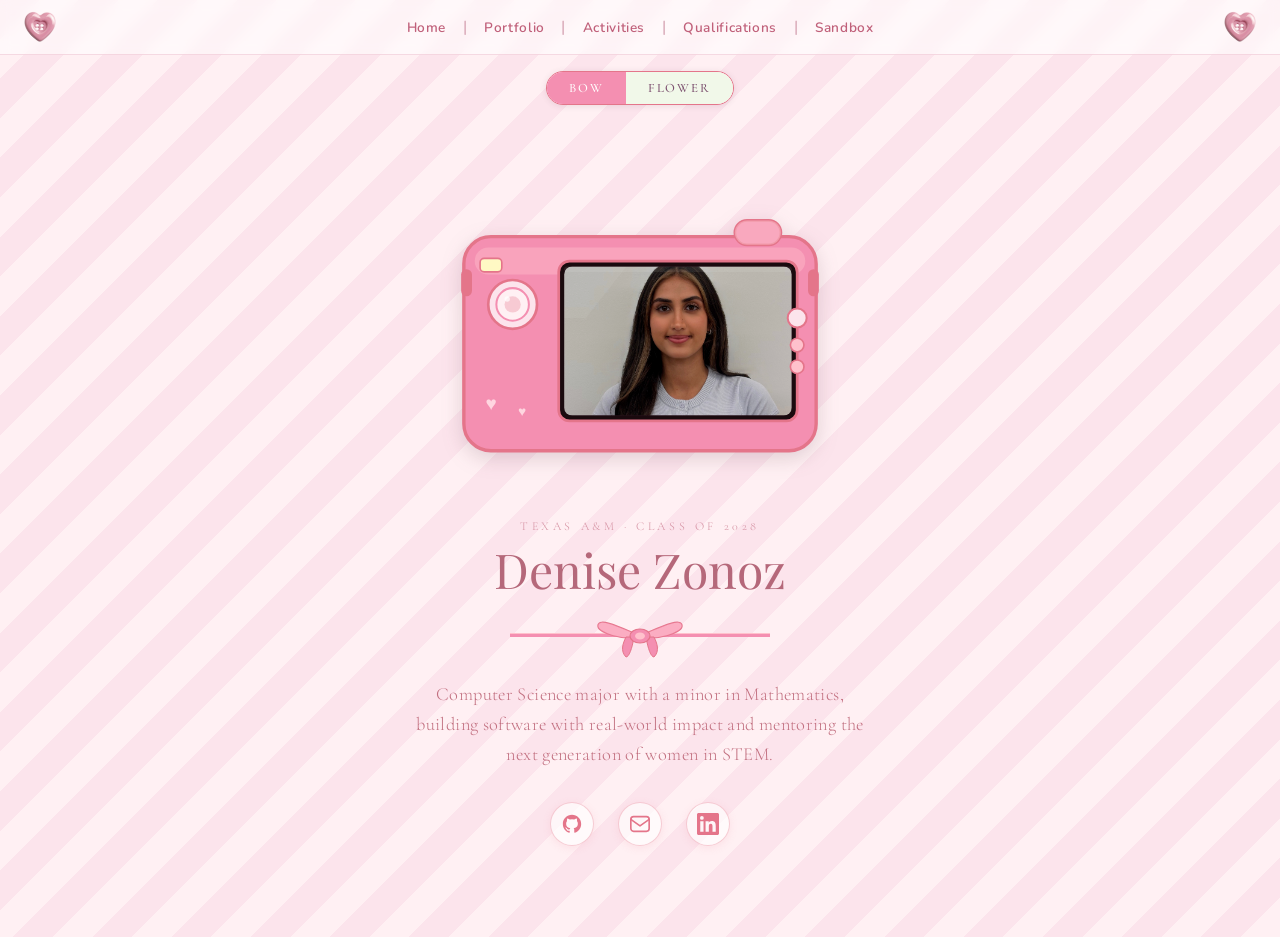
==== commit 7f50b5bd: "external links" ====
--- a/index.html
+++ b/index.html
@@ -296,8 +296,37 @@
             <span class="divider-line"></span>
           </div>
 
-          <p class="hero-subtitle">Hello! My name is Denise Zonoz and I am a Junior Computer Science Major, with a Minor in Mathematics at Texas A&amp;M University.</p>
+          <p class="hero-subtitle">Computer Science major with a minor in Mathematics, building software with real-world impact and mentoring the next generation of women in STEM.</p>
         </div>
+
+        <div class="hero-links">
+
+            <!-- GitHub -->
+            <a href="https://github.com/denisezonoz" target="_blank" rel="noopener" aria-label="GitHub">
+              <svg viewBox="0 0 24 24" fill="#e4758a" xmlns="http://www.w3.org/2000/svg">
+                <path d="M12 2C6.477 2 2 6.477 2 12c0 4.418 2.865 8.166 6.839 9.489.5.092.682-.217.682-.482 0-.237-.009-.868-.013-1.703-2.782.604-3.369-1.34-3.369-1.34-.454-1.156-1.11-1.463-1.11-1.463-.908-.62.069-.608.069-.608 1.003.07 1.531 1.03 1.531 1.03.892 1.529 2.341 1.087 2.91.832.092-.647.35-1.088.636-1.338-2.22-.253-4.555-1.11-4.555-4.943 0-1.091.39-1.984 1.029-2.683-.103-.253-.446-1.27.098-2.647 0 0 .84-.269 2.75 1.025A9.578 9.578 0 0 1 12 6.836a9.59 9.59 0 0 1 2.504.337c1.909-1.294 2.747-1.025 2.747-1.025.546 1.377.203 2.394.1 2.647.64.699 1.028 1.592 1.028 2.683 0 3.842-2.339 4.687-4.566 4.935.359.309.678.919.678 1.852 0 1.336-.012 2.415-.012 2.743 0 .267.18.578.688.48C19.138 20.163 22 16.418 22 12c0-5.523-4.477-10-10-10z"/>
+              </svg>
+            </a>
+
+            <!-- Email -->
+            <a href="mailto:denisezonoz@gmail.com" aria-label="Email">
+              <svg viewBox="0 0 24 24" fill="none" stroke="#e4758a" stroke-width="1.8" stroke-linecap="round" stroke-linejoin="round" xmlns="http://www.w3.org/2000/svg">
+                <rect x="2" y="4" width="20" height="16" rx="3"/>
+                <path d="M2 7l10 7 10-7"/>
+              </svg>
+            </a>
+
+            <!-- LinkedIn -->
+            <a href="https://www.linkedin.com/in/denisezonoz/" target="_blank" rel="noopener" aria-label="LinkedIn">
+              <svg viewBox="0 0 24 24" fill="#e4758a" xmlns="http://www.w3.org/2000/svg">
+                <path d="M20.447 20.452h-3.554v-5.569c0-1.328-.027-3.037-1.852-3.037-1.853 0-2.136 1.445-2.136 2.939v5.667H9.351V9h3.414v1.561h.046c.477-.9 1.637-1.85 3.37-1.85 3.601 0 4.267 2.37 4.267 5.455v6.286zM5.337 7.433a2.062 2.062 0 0 1-2.063-2.065 2.064 2.064 0 1 1 2.063 2.065zm1.782 13.019H3.555V9h3.564v11.452zM22.225 0H1.771C.792 0 0 .774 0 1.729v20.542C0 23.227.792 24 1.771 24h20.451C23.2 24 24 23.227 24 22.271V1.729C24 .774 23.2 0 22.222 0h.003z"/>
+              </svg>
+            </a>
+
+          </div>
+        </div>
+
+      </div>
 
       </div>
     </section>
--- a/bow.css
+++ b/bow.css
@@ -234,6 +234,36 @@
   letter-spacing: 0.02em;
   line-height: 1.65;
   color: #c27080;
+}
+.hero-links {
+  display: flex;
+  justify-content: center;
+  gap: 24px;
+  margin-top: 0px;
+}
+
+.hero-links a {
+  display: flex;
+  align-items: center;
+  justify-content: center;
+  width: 44px;
+  height: 44px;
+  border-radius: 50%;
+  background: rgba(255, 255, 255, 0.65);
+  border: 1.5px solid rgba(228, 117, 138, 0.35);
+  transition: background 0.2s, transform 0.2s, box-shadow 0.2s;
+  box-shadow: 0 2px 8px rgba(228, 117, 138, 0.12);
+}
+
+.hero-links a:hover {
+  background: rgba(255, 193, 204, 0.5);
+  transform: translateY(-3px);
+  box-shadow: 0 6px 16px rgba(228, 117, 138, 0.22);
+}
+
+.hero-links svg {
+  width: 22px;
+  height: 22px;
 }
 
 @media (max-width: 480px) {
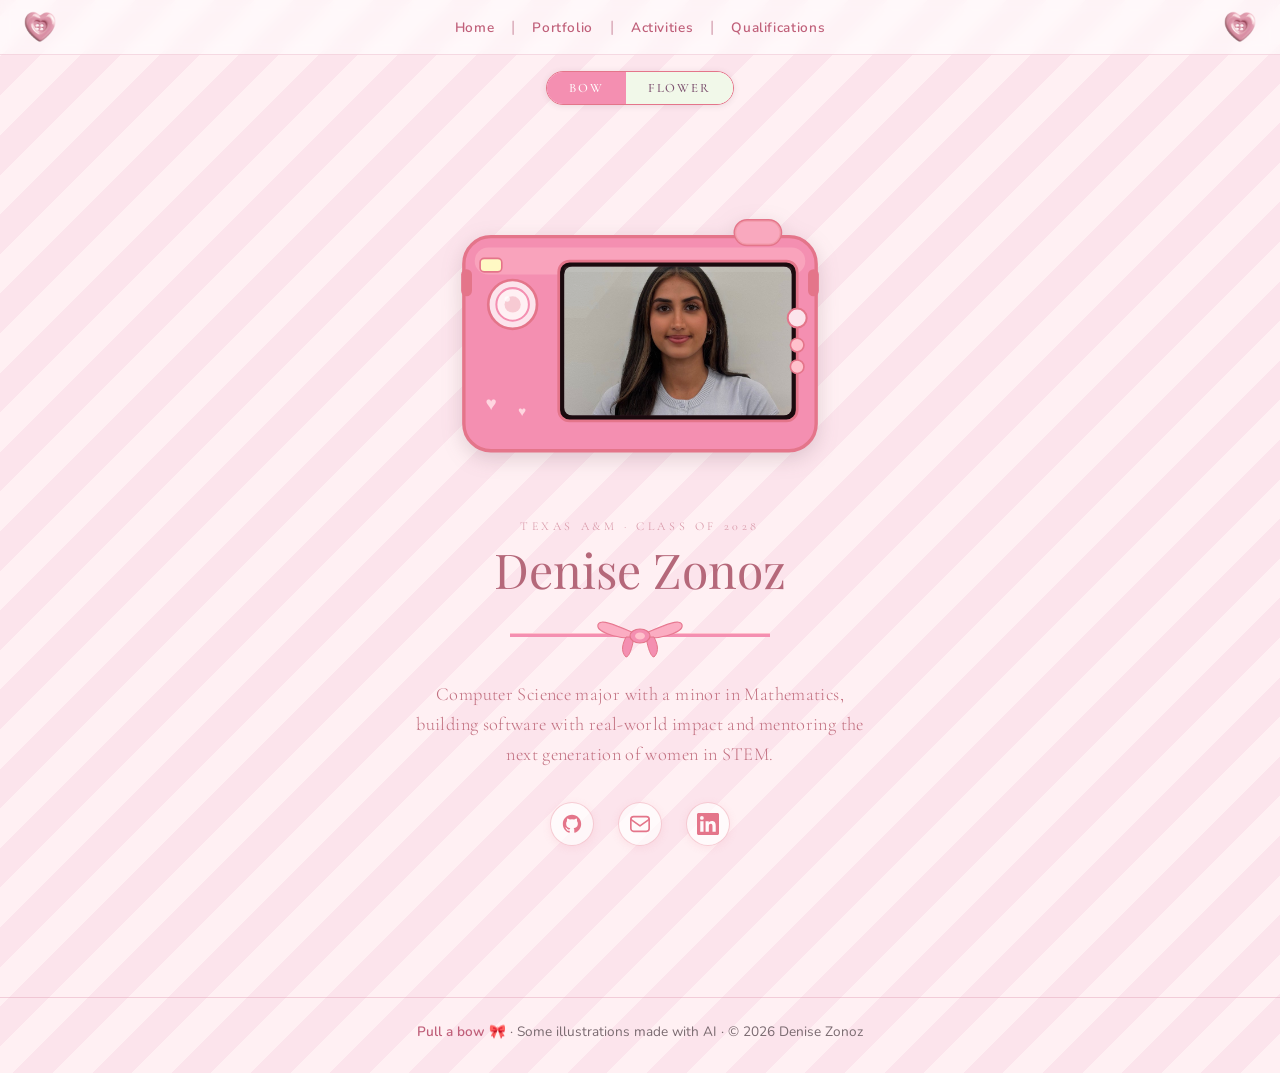
==== commit c6d1e6bd: "Polish site for recruiters - Show portfolio details without hover; add Boba Shop POS, dates, GitHub " ====
--- a/index.html
+++ b/index.html
@@ -1,336 +1,339 @@
-<!DOCTYPE html>
-<html lang="en">
-<head>
-  <meta charset="UTF-8">
-  <meta name="viewport" content="width=device-width, initial-scale=1.0">
-  <title>Denise Zonoz</title>
-  <link rel="stylesheet" id="pagestyle" href="bow.css">
-  <script src="toggle.js" defer></script>
-</head>
-<body>
-
-  <nav>
-    <img class="nav-heart nav-heart-left" src="images/heart_button_ai.png" alt="">
-    <a href="index.html">Home</a>
-    <span>|</span>
-    <a href="portfolio.html">Portfolio</a>
-    <span>|</span>
-    <a href="activities.html">Activities</a>
-    <span>|</span>
-    <a href="qualifications.html">Qualifications</a>
-    <span>|</span>
-    <a href="sandbox.html">Sandbox</a>
-    <img class="nav-heart nav-heart-right" src="images/heart_button_ai.png" alt="">
-  </nav>
-
-  <div class="theme-toggle-bar">
-    <div class="theme-toggle-pill">
-      <button type="button" class="btn-bow" onclick="setTheme('bow')">Bow</button>
-      <button type="button" class="btn-flower" onclick="setTheme('flower')">Flower</button>
-    </div>
-  </div>
-
-  <div class="floral-corner floral-corner-left" aria-hidden="true">
-    <svg viewBox="0 0 120 120" width="120" height="120" fill="none" xmlns="http://www.w3.org/2000/svg">
-      <path d="M20 110 Q40 80 55 60" stroke="#a5d6a7" stroke-width="2" stroke-linecap="round" />
-      <path d="M20 110 Q10 75 30 55" stroke="#c8e6c9" stroke-width="1.5" stroke-linecap="round" />
-      <ellipse cx="28" cy="72" rx="7" ry="16" fill="#c8e6c9" opacity="0.7" transform="rotate(-40 28 72)" />
-      <g transform="translate(63,58)">
-        <ellipse cx="0" cy="-17" rx="5" ry="17" fill="#fce4ec" opacity="0.85" transform="rotate(0)" stroke="#f9a8c9" stroke-width="0.5" />
-        <ellipse cx="0" cy="-17" rx="5" ry="17" fill="#f8bbd0" opacity="0.85" transform="rotate(60)" stroke="#f9a8c9" stroke-width="0.5" />
-        <ellipse cx="0" cy="-17" rx="5" ry="17" fill="#fce4ec" opacity="0.85" transform="rotate(120)" stroke="#f9a8c9" stroke-width="0.5" />
-        <ellipse cx="0" cy="-17" rx="5" ry="17" fill="#f8bbd0" opacity="0.85" transform="rotate(180)" stroke="#f9a8c9" stroke-width="0.5" />
-        <ellipse cx="0" cy="-17" rx="5" ry="17" fill="#fce4ec" opacity="0.85" transform="rotate(240)" stroke="#f9a8c9" stroke-width="0.5" />
-        <ellipse cx="0" cy="-17" rx="5" ry="17" fill="#f8bbd0" opacity="0.85" transform="rotate(300)" stroke="#f9a8c9" stroke-width="0.5" />
-        <line x1="0" y1="0" x2="0" y2="-12" stroke="#e4758a" stroke-width="0.8" opacity="0.5" />
-        <line x1="0" y1="0" x2="10.39" y2="-6" stroke="#e4758a" stroke-width="0.8" opacity="0.5" />
-        <line x1="0" y1="0" x2="10.39" y2="6" stroke="#e4758a" stroke-width="0.8" opacity="0.5" />
-        <line x1="0" y1="0" x2="0" y2="12" stroke="#e4758a" stroke-width="0.8" opacity="0.5" />
-        <line x1="0" y1="0" x2="-10.39" y2="6" stroke="#e4758a" stroke-width="0.8" opacity="0.5" />
-        <line x1="0" y1="0" x2="-10.39" y2="-6" stroke="#e4758a" stroke-width="0.8" opacity="0.5" />
-        <circle cx="0" cy="0" r="4" fill="#ffd6e0" />
-      </g>
-    </svg>
-  </div>
-
-  <div class="floral-corner floral-corner-right" aria-hidden="true">
-    <svg viewBox="0 0 120 120" width="120" height="120" fill="none" xmlns="http://www.w3.org/2000/svg">
-      <path d="M20 110 Q40 80 55 60" stroke="#a5d6a7" stroke-width="2" stroke-linecap="round" />
-      <path d="M20 110 Q10 75 30 55" stroke="#c8e6c9" stroke-width="1.5" stroke-linecap="round" />
-      <ellipse cx="28" cy="72" rx="7" ry="16" fill="#c8e6c9" opacity="0.7" transform="rotate(-40 28 72)" />
-      <g transform="translate(63,58)">
-        <ellipse cx="0" cy="-17" rx="5" ry="17" fill="#fce4ec" opacity="0.85" transform="rotate(0)" stroke="#f9a8c9" stroke-width="0.5" />
-        <ellipse cx="0" cy="-17" rx="5" ry="17" fill="#f8bbd0" opacity="0.85" transform="rotate(60)" stroke="#f9a8c9" stroke-width="0.5" />
-        <ellipse cx="0" cy="-17" rx="5" ry="17" fill="#fce4ec" opacity="0.85" transform="rotate(120)" stroke="#f9a8c9" stroke-width="0.5" />
-        <ellipse cx="0" cy="-17" rx="5" ry="17" fill="#f8bbd0" opacity="0.85" transform="rotate(180)" stroke="#f9a8c9" stroke-width="0.5" />
-        <ellipse cx="0" cy="-17" rx="5" ry="17" fill="#fce4ec" opacity="0.85" transform="rotate(240)" stroke="#f9a8c9" stroke-width="0.5" />
-        <ellipse cx="0" cy="-17" rx="5" ry="17" fill="#f8bbd0" opacity="0.85" transform="rotate(300)" stroke="#f9a8c9" stroke-width="0.5" />
-        <line x1="0" y1="0" x2="0" y2="-12" stroke="#e4758a" stroke-width="0.8" opacity="0.5" />
-        <line x1="0" y1="0" x2="10.39" y2="-6" stroke="#e4758a" stroke-width="0.8" opacity="0.5" />
-        <line x1="0" y1="0" x2="10.39" y2="6" stroke="#e4758a" stroke-width="0.8" opacity="0.5" />
-        <line x1="0" y1="0" x2="0" y2="12" stroke="#e4758a" stroke-width="0.8" opacity="0.5" />
-        <line x1="0" y1="0" x2="-10.39" y2="6" stroke="#e4758a" stroke-width="0.8" opacity="0.5" />
-        <line x1="0" y1="0" x2="-10.39" y2="-6" stroke="#e4758a" stroke-width="0.8" opacity="0.5" />
-        <circle cx="0" cy="0" r="4" fill="#ffd6e0" />
-      </g>
-    </svg>
-  </div>
-
-
-  <main class="home-main">
-    <section class="hero-section">
-      <div class="hero-inner">
-
-        <div class="hero-camera">
-          <svg viewBox="0 0 280 200" width="380" height="271" fill="none" xmlns="http://www.w3.org/2000/svg">
-            <!-- Camera body -->
-            <rect x="10" y="30" width="260" height="158" rx="20" fill="#f48fb1" />
-            <rect x="10" y="30" width="260" height="158" rx="20" stroke="#e4758a" stroke-width="2.5" />
-
-            <!-- Body highlight -->
-            <rect x="18" y="38" width="244" height="20" rx="10" fill="#ffc1cc" opacity="0.4" />
-
-            <!-- Shutter button -->
-            <rect x="210" y="18" width="34" height="18" rx="9" fill="#f48fb1" stroke="#e4758a" stroke-width="2" />
-            <rect x="210" y="18" width="34" height="18" rx="9" fill="#ffc1cc" opacity="0.5" />
-
-            <!-- Small lens (top-left) -->
-            <circle cx="46" cy="80" r="18" fill="#fce4ec" stroke="#e4758a" stroke-width="2" />
-            <circle cx="46" cy="80" r="12" fill="#fff0f3" stroke="#f48fb1" stroke-width="1.5" />
-            <circle cx="46" cy="80" r="6" fill="#e4758a" opacity="0.3" />
-            <circle cx="42" cy="76" r="2" fill="white" opacity="0.7" />
-
-            <!-- Flash -->
-            <rect x="22" y="46" width="16" height="10" rx="3" fill="#fff9c4" stroke="#e4758a" stroke-width="1.2" />
-
-            <!-- Screen bezel -->
-            <rect x="80" y="48" width="176" height="118" rx="8" fill="#1a0a0e" stroke="#e4758a" stroke-width="2" />
-
-            <!-- Screen surface -->
-            <rect x="84" y="52" width="168" height="110" rx="6" fill="#2d1520" />
-
-            <!-- Photo on screen, clipped to the screen shape -->
-            <clipPath id="screenClip">
-              <rect x="84" y="52" width="168" height="110" rx="6" />
-            </clipPath>
-            <g clip-path="url(#screenClip)">
-              <image href="images/headshot.png" x="84" y="52" width="168" height="110" preserveAspectRatio="xMidYMid slice" />
-              <!-- Screen glare -->
-              <path d="M84 52 L130 52 L100 90 L84 90Z" fill="white" opacity="0.06" />
-            </g>
-
-            <!-- Screen frame shine -->
-            <rect x="84" y="52" width="168" height="4" rx="2" fill="white" opacity="0.08" />
-
-            <!-- Mode dial / buttons on right -->
-            <circle cx="256" cy="90" r="7" fill="#fce4ec" stroke="#e4758a" stroke-width="1.5" />
-            <circle cx="256" cy="110" r="5" fill="#ffc1cc" stroke="#e4758a" stroke-width="1.2" />
-            <circle cx="256" cy="126" r="5" fill="#ffc1cc" stroke="#e4758a" stroke-width="1.2" />
-
-            <!-- Strap lug left -->
-            <rect x="8" y="54" width="8" height="20" rx="4" fill="#e4758a" />
-            <!-- Strap lug right -->
-            <rect x="264" y="54" width="8" height="20" rx="4" fill="#e4758a" />
-
-            <!-- Tiny heart sticker -->
-            <text x="26" y="158" font-size="14" fill="#ffd6e0">&#9829;</text>
-            <text x="50" y="162" font-size="10" fill="#ffd6e0">&#9829;</text>
-          </svg>
-        </div>
-
-        <div class="hero-floral-frame">
-          <svg class="floral-vines" viewBox="0 0 260 300" width="260" height="300" fill="none" xmlns="http://www.w3.org/2000/svg">
-
-            <!-- vines -->
-            <path d="M30 260 Q20 200 28 140 Q36 80 60 40" stroke="#a5d6a7" stroke-width="2.5" stroke-linecap="round" fill="none"/>
-            <path d="M230 260 Q240 200 232 140 Q224 80 200 40" stroke="#a5d6a7" stroke-width="2.5" stroke-linecap="round" fill="none"/>
-            <path d="M60 40 Q130 10 200 40" stroke="#a5d6a7" stroke-width="2.5" stroke-linecap="round" fill="none"/>
-            <path d="M30 260 Q130 285 230 260" stroke="#a5d6a7" stroke-width="2.5" stroke-linecap="round" fill="none"/>
-
-            <!-- tendrils -->
-            <path d="M28 180 Q10 165 18 148" stroke="#c8e6c9" stroke-width="1.2" stroke-linecap="round" fill="none"/>
-            <path d="M29 120 Q8 108 16 92" stroke="#c8e6c9" stroke-width="1.2" stroke-linecap="round" fill="none"/>
-            <path d="M232 175 Q252 160 244 144" stroke="#c8e6c9" stroke-width="1.2" stroke-linecap="round" fill="none"/>
-            <path d="M231 115 Q252 102 244 88" stroke="#c8e6c9" stroke-width="1.2" stroke-linecap="round" fill="none"/>
-            <path d="M100 14 Q95 -4 110 -2" stroke="#c8e6c9" stroke-width="1.2" stroke-linecap="round" fill="none"/>
-            <path d="M160 14 Q165 -4 150 -2" stroke="#c8e6c9" stroke-width="1.2" stroke-linecap="round" fill="none"/>
-
-            <!-- leaves along left vine -->
-            <ellipse cx="30" cy="210" rx="6" ry="13" fill="#b2dfb4" opacity="0.8" transform="rotate(-35 30 210)"/>
-            <ellipse cx="26" cy="160" rx="6" ry="13" fill="#a5d6a7" opacity="0.75" transform="rotate(25 26 160)"/>
-            <ellipse cx="31" cy="105" rx="5" ry="11" fill="#c8e6c9" opacity="0.8" transform="rotate(-20 31 105)"/>
-            <ellipse cx="44" cy="62" rx="5" ry="11" fill="#b2dfb4" opacity="0.75" transform="rotate(40 44 62)"/>
-
-            <!-- leaves along right vine -->
-            <ellipse cx="230" cy="205" rx="6" ry="13" fill="#b2dfb4" opacity="0.8" transform="rotate(35 230 205)"/>
-            <ellipse cx="234" cy="155" rx="6" ry="13" fill="#a5d6a7" opacity="0.75" transform="rotate(-25 234 155)"/>
-            <ellipse cx="229" cy="100" rx="5" ry="11" fill="#c8e6c9" opacity="0.8" transform="rotate(20 229 100)"/>
-            <ellipse cx="216" cy="58" rx="5" ry="11" fill="#b2dfb4" opacity="0.75" transform="rotate(-40 216 58)"/>
-
-            <!-- leaves along top vine -->
-            <ellipse cx="100" cy="22" rx="5" ry="11" fill="#a5d6a7" opacity="0.75" transform="rotate(-60 100 22)"/>
-            <ellipse cx="160" cy="22" rx="5" ry="11" fill="#a5d6a7" opacity="0.75" transform="rotate(60 160 22)"/>
-
-            <!-- orchid blooms -->
-            <g transform="translate(62,38)">
-              <ellipse cx="0" cy="-12" rx="5" ry="11" fill="#f9c0d0" opacity="0.9" transform="rotate(-20)"/>
-              <ellipse cx="0" cy="-12" rx="5" ry="11" fill="#f9c0d0" opacity="0.9" transform="rotate(20)"/>
-              <ellipse cx="-11" cy="-2" rx="4" ry="10" fill="#f9c0d0" opacity="0.8" transform="rotate(-70)"/>
-              <ellipse cx="11" cy="-2" rx="4" ry="10" fill="#f9c0d0" opacity="0.8" transform="rotate(70)"/>
-              <ellipse cx="0" cy="6" rx="6" ry="7" fill="#ffd6e0" opacity="0.95"/>
-              <circle cx="0" cy="0" r="3.5" fill="#fff0f3"/>
-              <circle cx="0" cy="0" r="1.8" fill="#f9a8c9"/>
-            </g>
-            <g transform="translate(198,38)">
-              <ellipse cx="0" cy="-12" rx="5" ry="11" fill="#f9c0d0" opacity="0.9" transform="rotate(-20)"/>
-              <ellipse cx="0" cy="-12" rx="5" ry="11" fill="#f9c0d0" opacity="0.9" transform="rotate(20)"/>
-              <ellipse cx="-11" cy="-2" rx="4" ry="10" fill="#f9c0d0" opacity="0.8" transform="rotate(-70)"/>
-              <ellipse cx="11" cy="-2" rx="4" ry="10" fill="#f9c0d0" opacity="0.8" transform="rotate(70)"/>
-              <ellipse cx="0" cy="6" rx="6" ry="7" fill="#ffd6e0" opacity="0.95"/>
-              <circle cx="0" cy="0" r="3.5" fill="#fff0f3"/>
-              <circle cx="0" cy="0" r="1.8" fill="#f9a8c9"/>
-            </g>
-            <g transform="translate(130,12)">
-              <ellipse cx="0" cy="-12" rx="5" ry="11" fill="#fce4ec" opacity="0.9" transform="rotate(-20)"/>
-              <ellipse cx="0" cy="-12" rx="5" ry="11" fill="#fce4ec" opacity="0.9" transform="rotate(20)"/>
-              <ellipse cx="-11" cy="-2" rx="4" ry="10" fill="#fce4ec" opacity="0.8" transform="rotate(-70)"/>
-              <ellipse cx="11" cy="-2" rx="4" ry="10" fill="#fce4ec" opacity="0.8" transform="rotate(70)"/>
-              <ellipse cx="0" cy="6" rx="6" ry="7" fill="#ffd6e0" opacity="0.95"/>
-              <circle cx="0" cy="0" r="3.5" fill="#fff0f3"/>
-              <circle cx="0" cy="0" r="1.8" fill="#f9a8c9"/>
-            </g>
-
-            <!-- lily blooms -->
-            <g transform="translate(20,148)">
-              <ellipse cx="0" cy="-13" rx="4" ry="13" fill="#fce4ec" opacity="0.85" transform="rotate(0)" stroke="#f9a8c9" stroke-width="0.4"/>
-              <ellipse cx="0" cy="-13" rx="4" ry="13" fill="#f8bbd0" opacity="0.85" transform="rotate(60)" stroke="#f9a8c9" stroke-width="0.4"/>
-              <ellipse cx="0" cy="-13" rx="4" ry="13" fill="#fce4ec" opacity="0.85" transform="rotate(120)" stroke="#f9a8c9" stroke-width="0.4"/>
-              <ellipse cx="0" cy="-13" rx="4" ry="13" fill="#f8bbd0" opacity="0.85" transform="rotate(180)" stroke="#f9a8c9" stroke-width="0.4"/>
-              <ellipse cx="0" cy="-13" rx="4" ry="13" fill="#fce4ec" opacity="0.85" transform="rotate(240)" stroke="#f9a8c9" stroke-width="0.4"/>
-              <ellipse cx="0" cy="-13" rx="4" ry="13" fill="#f8bbd0" opacity="0.85" transform="rotate(300)" stroke="#f9a8c9" stroke-width="0.4"/>
-              <circle cx="0" cy="0" r="3" fill="#ffd6e0"/>
-            </g>
-            <g transform="translate(240,148)">
-              <ellipse cx="0" cy="-13" rx="4" ry="13" fill="#fce4ec" opacity="0.85" transform="rotate(0)" stroke="#f9a8c9" stroke-width="0.4"/>
-              <ellipse cx="0" cy="-13" rx="4" ry="13" fill="#f8bbd0" opacity="0.85" transform="rotate(60)" stroke="#f9a8c9" stroke-width="0.4"/>
-              <ellipse cx="0" cy="-13" rx="4" ry="13" fill="#fce4ec" opacity="0.85" transform="rotate(120)" stroke="#f9a8c9" stroke-width="0.4"/>
-              <ellipse cx="0" cy="-13" rx="4" ry="13" fill="#f8bbd0" opacity="0.85" transform="rotate(180)" stroke="#f9a8c9" stroke-width="0.4"/>
-              <ellipse cx="0" cy="-13" rx="4" ry="13" fill="#fce4ec" opacity="0.85" transform="rotate(240)" stroke="#f9a8c9" stroke-width="0.4"/>
-              <ellipse cx="0" cy="-13" rx="4" ry="13" fill="#f8bbd0" opacity="0.85" transform="rotate(300)" stroke="#f9a8c9" stroke-width="0.4"/>
-              <circle cx="0" cy="0" r="3" fill="#ffd6e0"/>
-            </g>
-            <g transform="translate(48,262)">
-              <ellipse cx="0" cy="-13" rx="4" ry="13" fill="#fce4ec" opacity="0.85" transform="rotate(0)" stroke="#f9a8c9" stroke-width="0.4"/>
-              <ellipse cx="0" cy="-13" rx="4" ry="13" fill="#f8bbd0" opacity="0.85" transform="rotate(60)" stroke="#f9a8c9" stroke-width="0.4"/>
-              <ellipse cx="0" cy="-13" rx="4" ry="13" fill="#fce4ec" opacity="0.85" transform="rotate(120)" stroke="#f9a8c9" stroke-width="0.4"/>
-              <ellipse cx="0" cy="-13" rx="4" ry="13" fill="#f8bbd0" opacity="0.85" transform="rotate(180)" stroke="#f9a8c9" stroke-width="0.4"/>
-              <ellipse cx="0" cy="-13" rx="4" ry="13" fill="#fce4ec" opacity="0.85" transform="rotate(240)" stroke="#f9a8c9" stroke-width="0.4"/>
-              <ellipse cx="0" cy="-13" rx="4" ry="13" fill="#f8bbd0" opacity="0.85" transform="rotate(300)" stroke="#f9a8c9" stroke-width="0.4"/>
-              <circle cx="0" cy="0" r="3" fill="#ffd6e0"/>
-            </g>
-            <g transform="translate(212,262)">
-              <ellipse cx="0" cy="-13" rx="4" ry="13" fill="#fce4ec" opacity="0.85" transform="rotate(0)" stroke="#f9a8c9" stroke-width="0.4"/>
-              <ellipse cx="0" cy="-13" rx="4" ry="13" fill="#f8bbd0" opacity="0.85" transform="rotate(60)" stroke="#f9a8c9" stroke-width="0.4"/>
-              <ellipse cx="0" cy="-13" rx="4" ry="13" fill="#fce4ec" opacity="0.85" transform="rotate(120)" stroke="#f9a8c9" stroke-width="0.4"/>
-              <ellipse cx="0" cy="-13" rx="4" ry="13" fill="#f8bbd0" opacity="0.85" transform="rotate(180)" stroke="#f9a8c9" stroke-width="0.4"/>
-              <ellipse cx="0" cy="-13" rx="4" ry="13" fill="#fce4ec" opacity="0.85" transform="rotate(240)" stroke="#f9a8c9" stroke-width="0.4"/>
-              <ellipse cx="0" cy="-13" rx="4" ry="13" fill="#f8bbd0" opacity="0.85" transform="rotate(300)" stroke="#f9a8c9" stroke-width="0.4"/>
-              <circle cx="0" cy="0" r="3" fill="#ffd6e0"/>
-            </g>
-
-            <!-- small buds -->
-            <circle cx="26" cy="88" r="3" fill="#f9c0d0" opacity="0.7"/>
-            <circle cx="234" cy="88" r="3" fill="#f9c0d0" opacity="0.7"/>
-            <circle cx="88" cy="16" r="3" fill="#c8e6c9" opacity="0.7"/>
-            <circle cx="172" cy="16" r="3" fill="#c8e6c9" opacity="0.7"/>
-          </svg>
-
-          <div class="floral-photo">
-            <img src="images/headshot.png" alt="Denise Zonoz">
-          </div>
-        </div>
-
-        <div class="hero-text">
-          <p class="hero-eyebrow">Texas A&amp;M &middot; Class of 2028</p>
-          <h1 class="hero-name">Denise Zonoz</h1>
-
-          <div class="hero-bow">
-            <svg viewBox="0 0 260 48" width="260" height="48" fill="none" xmlns="http://www.w3.org/2000/svg">
-              <!-- Left ribbon strip -->
-              <path d="M0 22 L112 22 L112 26 L0 26Z" fill="#f48fb1" />
-              <path d="M0 22 L112 22 L112 23 L0 23Z" fill="#ffc1cc" />
-
-              <!-- Right ribbon strip -->
-              <path d="M148 22 L260 22 L260 26 L148 26Z" fill="#f48fb1" />
-              <path d="M148 22 L260 22 L260 23 L148 23Z" fill="#ffc1cc" />
-
-              <!-- Left bow loop -->
-              <path d="M130 24 C125 24 90 4 88 14 C86 22 115 30 130 26Z" fill="#ffc1cc" stroke="#e4758a" stroke-width="1.2" />
-              <path d="M130 24 C125 24 90 4 88 14 C86 22 115 30 130 26Z" fill="#f48fb1" opacity="0.4" />
-
-              <!-- Right bow loop -->
-              <path d="M130 24 C135 24 170 4 172 14 C174 22 145 30 130 26Z" fill="#ffc1cc" stroke="#e4758a" stroke-width="1.2" />
-              <path d="M130 24 C135 24 170 4 172 14 C174 22 145 30 130 26Z" fill="#f48fb1" opacity="0.4" />
-
-              <!-- Left hanging tail -->
-              <path d="M116 26 C113 32 110 40 116 46 C119 46 122 38 124 26Z" fill="#f48fb1" stroke="#e4758a" stroke-width="1" />
-              <!-- Right hanging tail -->
-              <path d="M144 26 C147 32 150 40 144 46 C141 46 138 38 136 26Z" fill="#f48fb1" stroke="#e4758a" stroke-width="1" />
-
-              <!-- Knot center -->
-              <ellipse cx="130" cy="25" rx="10" ry="7" fill="#f48fb1" stroke="#e4758a" stroke-width="1.2" />
-              <ellipse cx="130" cy="25" rx="5" ry="3.5" fill="#ffc1cc" />
-            </svg>
-          </div>
-
-          <div class="hero-flower-divider">
-            <span class="divider-line"></span>
-            <svg viewBox="0 0 24 24" width="20" height="20" fill="none" xmlns="http://www.w3.org/2000/svg">
-              <circle cx="12" cy="12" r="4" fill="#f48fb1" />
-              <ellipse cx="12" cy="5" rx="3" ry="5" fill="#f9a8c9" opacity="0.85" transform="rotate(0 12 12)" />
-              <ellipse cx="12" cy="5" rx="3" ry="5" fill="#f9a8c9" opacity="0.85" transform="rotate(72 12 12)" />
-              <ellipse cx="12" cy="5" rx="3" ry="5" fill="#f9a8c9" opacity="0.85" transform="rotate(144 12 12)" />
-              <ellipse cx="12" cy="5" rx="3" ry="5" fill="#f9a8c9" opacity="0.85" transform="rotate(216 12 12)" />
-              <ellipse cx="12" cy="5" rx="3" ry="5" fill="#f9a8c9" opacity="0.85" transform="rotate(288 12 12)" />
-            </svg>
-            <span class="divider-line"></span>
-          </div>
-
-          <p class="hero-subtitle">Computer Science major with a minor in Mathematics, building software with real-world impact and mentoring the next generation of women in STEM.</p>
-        </div>
-
-        <div class="hero-links">
-
-            <!-- GitHub -->
-            <a href="https://github.com/denisezonoz" target="_blank" rel="noopener" aria-label="GitHub">
-              <svg viewBox="0 0 24 24" fill="#e4758a" xmlns="http://www.w3.org/2000/svg">
-                <path d="M12 2C6.477 2 2 6.477 2 12c0 4.418 2.865 8.166 6.839 9.489.5.092.682-.217.682-.482 0-.237-.009-.868-.013-1.703-2.782.604-3.369-1.34-3.369-1.34-.454-1.156-1.11-1.463-1.11-1.463-.908-.62.069-.608.069-.608 1.003.07 1.531 1.03 1.531 1.03.892 1.529 2.341 1.087 2.91.832.092-.647.35-1.088.636-1.338-2.22-.253-4.555-1.11-4.555-4.943 0-1.091.39-1.984 1.029-2.683-.103-.253-.446-1.27.098-2.647 0 0 .84-.269 2.75 1.025A9.578 9.578 0 0 1 12 6.836a9.59 9.59 0 0 1 2.504.337c1.909-1.294 2.747-1.025 2.747-1.025.546 1.377.203 2.394.1 2.647.64.699 1.028 1.592 1.028 2.683 0 3.842-2.339 4.687-4.566 4.935.359.309.678.919.678 1.852 0 1.336-.012 2.415-.012 2.743 0 .267.18.578.688.48C19.138 20.163 22 16.418 22 12c0-5.523-4.477-10-10-10z"/>
-              </svg>
-            </a>
-
-            <!-- Email -->
-            <a href="mailto:denisezonoz@gmail.com" aria-label="Email">
-              <svg viewBox="0 0 24 24" fill="none" stroke="#e4758a" stroke-width="1.8" stroke-linecap="round" stroke-linejoin="round" xmlns="http://www.w3.org/2000/svg">
-                <rect x="2" y="4" width="20" height="16" rx="3"/>
-                <path d="M2 7l10 7 10-7"/>
-              </svg>
-            </a>
-
-            <!-- LinkedIn -->
-            <a href="https://www.linkedin.com/in/denisezonoz/" target="_blank" rel="noopener" aria-label="LinkedIn">
-              <svg viewBox="0 0 24 24" fill="#e4758a" xmlns="http://www.w3.org/2000/svg">
-                <path d="M20.447 20.452h-3.554v-5.569c0-1.328-.027-3.037-1.852-3.037-1.853 0-2.136 1.445-2.136 2.939v5.667H9.351V9h3.414v1.561h.046c.477-.9 1.637-1.85 3.37-1.85 3.601 0 4.267 2.37 4.267 5.455v6.286zM5.337 7.433a2.062 2.062 0 0 1-2.063-2.065 2.064 2.064 0 1 1 2.063 2.065zm1.782 13.019H3.555V9h3.564v11.452zM22.225 0H1.771C.792 0 0 .774 0 1.729v20.542C0 23.227.792 24 1.771 24h20.451C23.2 24 24 23.227 24 22.271V1.729C24 .774 23.2 0 22.222 0h.003z"/>
-              </svg>
-            </a>
-
-          </div>
-        </div>
-
-      </div>
-
-      </div>
-    </section>
-  </main>
-
-</body>
+<!DOCTYPE html>
+<html lang="en">
+<head>
+  <meta charset="UTF-8">
+  <meta name="viewport" content="width=device-width, initial-scale=1.0">
+  <meta name="description" content="Denise Zonoz: Computer Science student at Texas A&amp;M building software with real-world impact.">
+  <title>Denise Zonoz</title>
+  <link rel="stylesheet" id="pagestyle" href="bow.css">
+  <script src="toggle.js" defer></script>
+</head>
+<body>
+
+  <nav>
+    <img class="nav-heart nav-heart-left" src="images/heart_button.png" alt="">
+    <a href="index.html">Home</a>
+    <span>|</span>
+    <a href="portfolio.html">Portfolio</a>
+    <span>|</span>
+    <a href="activities.html">Activities</a>
+    <span>|</span>
+    <a href="qualifications.html">Qualifications</a>
+    <img class="nav-heart nav-heart-right" src="images/heart_button.png" alt="">
+  </nav>
+
+  <div class="theme-toggle-bar">
+    <div class="theme-toggle-pill">
+      <button type="button" class="btn-bow" onclick="setTheme('bow')">Bow</button>
+      <button type="button" class="btn-flower" onclick="setTheme('flower')">Flower</button>
+    </div>
+  </div>
+
+  <div class="floral-corner floral-corner-left" aria-hidden="true">
+    <svg viewBox="0 0 120 120" width="120" height="120" fill="none" xmlns="http://www.w3.org/2000/svg">
+      <path d="M20 110 Q40 80 55 60" stroke="#a5d6a7" stroke-width="2" stroke-linecap="round" />
+      <path d="M20 110 Q10 75 30 55" stroke="#c8e6c9" stroke-width="1.5" stroke-linecap="round" />
+      <ellipse cx="28" cy="72" rx="7" ry="16" fill="#c8e6c9" opacity="0.7" transform="rotate(-40 28 72)" />
+      <g transform="translate(63,58)">
+        <ellipse cx="0" cy="-17" rx="5" ry="17" fill="#fce4ec" opacity="0.85" transform="rotate(0)" stroke="#f9a8c9" stroke-width="0.5" />
+        <ellipse cx="0" cy="-17" rx="5" ry="17" fill="#f8bbd0" opacity="0.85" transform="rotate(60)" stroke="#f9a8c9" stroke-width="0.5" />
+        <ellipse cx="0" cy="-17" rx="5" ry="17" fill="#fce4ec" opacity="0.85" transform="rotate(120)" stroke="#f9a8c9" stroke-width="0.5" />
+        <ellipse cx="0" cy="-17" rx="5" ry="17" fill="#f8bbd0" opacity="0.85" transform="rotate(180)" stroke="#f9a8c9" stroke-width="0.5" />
+        <ellipse cx="0" cy="-17" rx="5" ry="17" fill="#fce4ec" opacity="0.85" transform="rotate(240)" stroke="#f9a8c9" stroke-width="0.5" />
+        <ellipse cx="0" cy="-17" rx="5" ry="17" fill="#f8bbd0" opacity="0.85" transform="rotate(300)" stroke="#f9a8c9" stroke-width="0.5" />
+        <line x1="0" y1="0" x2="0" y2="-12" stroke="#e4758a" stroke-width="0.8" opacity="0.5" />
+        <line x1="0" y1="0" x2="10.39" y2="-6" stroke="#e4758a" stroke-width="0.8" opacity="0.5" />
+        <line x1="0" y1="0" x2="10.39" y2="6" stroke="#e4758a" stroke-width="0.8" opacity="0.5" />
+        <line x1="0" y1="0" x2="0" y2="12" stroke="#e4758a" stroke-width="0.8" opacity="0.5" />
+        <line x1="0" y1="0" x2="-10.39" y2="6" stroke="#e4758a" stroke-width="0.8" opacity="0.5" />
+        <line x1="0" y1="0" x2="-10.39" y2="-6" stroke="#e4758a" stroke-width="0.8" opacity="0.5" />
+        <circle cx="0" cy="0" r="4" fill="#ffd6e0" />
+      </g>
+    </svg>
+  </div>
+
+  <div class="floral-corner floral-corner-right" aria-hidden="true">
+    <svg viewBox="0 0 120 120" width="120" height="120" fill="none" xmlns="http://www.w3.org/2000/svg">
+      <path d="M20 110 Q40 80 55 60" stroke="#a5d6a7" stroke-width="2" stroke-linecap="round" />
+      <path d="M20 110 Q10 75 30 55" stroke="#c8e6c9" stroke-width="1.5" stroke-linecap="round" />
+      <ellipse cx="28" cy="72" rx="7" ry="16" fill="#c8e6c9" opacity="0.7" transform="rotate(-40 28 72)" />
+      <g transform="translate(63,58)">
+        <ellipse cx="0" cy="-17" rx="5" ry="17" fill="#fce4ec" opacity="0.85" transform="rotate(0)" stroke="#f9a8c9" stroke-width="0.5" />
+        <ellipse cx="0" cy="-17" rx="5" ry="17" fill="#f8bbd0" opacity="0.85" transform="rotate(60)" stroke="#f9a8c9" stroke-width="0.5" />
+        <ellipse cx="0" cy="-17" rx="5" ry="17" fill="#fce4ec" opacity="0.85" transform="rotate(120)" stroke="#f9a8c9" stroke-width="0.5" />
+        <ellipse cx="0" cy="-17" rx="5" ry="17" fill="#f8bbd0" opacity="0.85" transform="rotate(180)" stroke="#f9a8c9" stroke-width="0.5" />
+        <ellipse cx="0" cy="-17" rx="5" ry="17" fill="#fce4ec" opacity="0.85" transform="rotate(240)" stroke="#f9a8c9" stroke-width="0.5" />
+        <ellipse cx="0" cy="-17" rx="5" ry="17" fill="#f8bbd0" opacity="0.85" transform="rotate(300)" stroke="#f9a8c9" stroke-width="0.5" />
+        <line x1="0" y1="0" x2="0" y2="-12" stroke="#e4758a" stroke-width="0.8" opacity="0.5" />
+        <line x1="0" y1="0" x2="10.39" y2="-6" stroke="#e4758a" stroke-width="0.8" opacity="0.5" />
+        <line x1="0" y1="0" x2="10.39" y2="6" stroke="#e4758a" stroke-width="0.8" opacity="0.5" />
+        <line x1="0" y1="0" x2="0" y2="12" stroke="#e4758a" stroke-width="0.8" opacity="0.5" />
+        <line x1="0" y1="0" x2="-10.39" y2="6" stroke="#e4758a" stroke-width="0.8" opacity="0.5" />
+        <line x1="0" y1="0" x2="-10.39" y2="-6" stroke="#e4758a" stroke-width="0.8" opacity="0.5" />
+        <circle cx="0" cy="0" r="4" fill="#ffd6e0" />
+      </g>
+    </svg>
+  </div>
+
+
+  <main class="home-main">
+    <section class="hero-section">
+      <div class="hero-inner">
+
+        <div class="hero-camera">
+          <svg viewBox="0 0 280 200" width="380" height="271" fill="none" xmlns="http://www.w3.org/2000/svg">
+            <!-- Camera body -->
+            <rect x="10" y="30" width="260" height="158" rx="20" fill="#f48fb1" />
+            <rect x="10" y="30" width="260" height="158" rx="20" stroke="#e4758a" stroke-width="2.5" />
+
+            <!-- Body highlight -->
+            <rect x="18" y="38" width="244" height="20" rx="10" fill="#ffc1cc" opacity="0.4" />
+
+            <!-- Shutter button -->
+            <rect x="210" y="18" width="34" height="18" rx="9" fill="#f48fb1" stroke="#e4758a" stroke-width="2" />
+            <rect x="210" y="18" width="34" height="18" rx="9" fill="#ffc1cc" opacity="0.5" />
+
+            <!-- Small lens (top-left) -->
+            <circle cx="46" cy="80" r="18" fill="#fce4ec" stroke="#e4758a" stroke-width="2" />
+            <circle cx="46" cy="80" r="12" fill="#fff0f3" stroke="#f48fb1" stroke-width="1.5" />
+            <circle cx="46" cy="80" r="6" fill="#e4758a" opacity="0.3" />
+            <circle cx="42" cy="76" r="2" fill="white" opacity="0.7" />
+
+            <!-- Flash -->
+            <rect x="22" y="46" width="16" height="10" rx="3" fill="#fff9c4" stroke="#e4758a" stroke-width="1.2" />
+
+            <!-- Screen bezel -->
+            <rect x="80" y="48" width="176" height="118" rx="8" fill="#1a0a0e" stroke="#e4758a" stroke-width="2" />
+
+            <!-- Screen surface -->
+            <rect x="84" y="52" width="168" height="110" rx="6" fill="#2d1520" />
+
+            <!-- Photo on screen, clipped to the screen shape -->
+            <clipPath id="screenClip">
+              <rect x="84" y="52" width="168" height="110" rx="6" />
+            </clipPath>
+            <g clip-path="url(#screenClip)">
+              <image href="images/headshot.jpg" x="84" y="52" width="168" height="110" preserveAspectRatio="xMidYMid slice" />
+              <!-- Screen glare -->
+              <path d="M84 52 L130 52 L100 90 L84 90Z" fill="white" opacity="0.06" />
+            </g>
+
+            <!-- Screen frame shine -->
+            <rect x="84" y="52" width="168" height="4" rx="2" fill="white" opacity="0.08" />
+
+            <!-- Mode dial / buttons on right -->
+            <circle cx="256" cy="90" r="7" fill="#fce4ec" stroke="#e4758a" stroke-width="1.5" />
+            <circle cx="256" cy="110" r="5" fill="#ffc1cc" stroke="#e4758a" stroke-width="1.2" />
+            <circle cx="256" cy="126" r="5" fill="#ffc1cc" stroke="#e4758a" stroke-width="1.2" />
+
+            <!-- Strap lug left -->
+            <rect x="8" y="54" width="8" height="20" rx="4" fill="#e4758a" />
+            <!-- Strap lug right -->
+            <rect x="264" y="54" width="8" height="20" rx="4" fill="#e4758a" />
+
+            <!-- Tiny heart sticker -->
+            <text x="26" y="158" font-size="14" fill="#ffd6e0">&#9829;</text>
+            <text x="50" y="162" font-size="10" fill="#ffd6e0">&#9829;</text>
+          </svg>
+        </div>
+
+        <div class="hero-floral-frame">
+          <svg class="floral-vines" viewBox="0 0 260 300" width="260" height="300" fill="none" xmlns="http://www.w3.org/2000/svg">
+
+            <!-- vines -->
+            <path d="M30 260 Q20 200 28 140 Q36 80 60 40" stroke="#a5d6a7" stroke-width="2.5" stroke-linecap="round" fill="none"/>
+            <path d="M230 260 Q240 200 232 140 Q224 80 200 40" stroke="#a5d6a7" stroke-width="2.5" stroke-linecap="round" fill="none"/>
+            <path d="M60 40 Q130 10 200 40" stroke="#a5d6a7" stroke-width="2.5" stroke-linecap="round" fill="none"/>
+            <path d="M30 260 Q130 285 230 260" stroke="#a5d6a7" stroke-width="2.5" stroke-linecap="round" fill="none"/>
+
+            <!-- tendrils -->
+            <path d="M28 180 Q10 165 18 148" stroke="#c8e6c9" stroke-width="1.2" stroke-linecap="round" fill="none"/>
+            <path d="M29 120 Q8 108 16 92" stroke="#c8e6c9" stroke-width="1.2" stroke-linecap="round" fill="none"/>
+            <path d="M232 175 Q252 160 244 144" stroke="#c8e6c9" stroke-width="1.2" stroke-linecap="round" fill="none"/>
+            <path d="M231 115 Q252 102 244 88" stroke="#c8e6c9" stroke-width="1.2" stroke-linecap="round" fill="none"/>
+            <path d="M100 14 Q95 -4 110 -2" stroke="#c8e6c9" stroke-width="1.2" stroke-linecap="round" fill="none"/>
+            <path d="M160 14 Q165 -4 150 -2" stroke="#c8e6c9" stroke-width="1.2" stroke-linecap="round" fill="none"/>
+
+            <!-- leaves along left vine -->
+            <ellipse cx="30" cy="210" rx="6" ry="13" fill="#b2dfb4" opacity="0.8" transform="rotate(-35 30 210)"/>
+            <ellipse cx="26" cy="160" rx="6" ry="13" fill="#a5d6a7" opacity="0.75" transform="rotate(25 26 160)"/>
+            <ellipse cx="31" cy="105" rx="5" ry="11" fill="#c8e6c9" opacity="0.8" transform="rotate(-20 31 105)"/>
+            <ellipse cx="44" cy="62" rx="5" ry="11" fill="#b2dfb4" opacity="0.75" transform="rotate(40 44 62)"/>
+
+            <!-- leaves along right vine -->
+            <ellipse cx="230" cy="205" rx="6" ry="13" fill="#b2dfb4" opacity="0.8" transform="rotate(35 230 205)"/>
+            <ellipse cx="234" cy="155" rx="6" ry="13" fill="#a5d6a7" opacity="0.75" transform="rotate(-25 234 155)"/>
+            <ellipse cx="229" cy="100" rx="5" ry="11" fill="#c8e6c9" opacity="0.8" transform="rotate(20 229 100)"/>
+            <ellipse cx="216" cy="58" rx="5" ry="11" fill="#b2dfb4" opacity="0.75" transform="rotate(-40 216 58)"/>
+
+            <!-- leaves along top vine -->
+            <ellipse cx="100" cy="22" rx="5" ry="11" fill="#a5d6a7" opacity="0.75" transform="rotate(-60 100 22)"/>
+            <ellipse cx="160" cy="22" rx="5" ry="11" fill="#a5d6a7" opacity="0.75" transform="rotate(60 160 22)"/>
+
+            <!-- orchid blooms -->
+            <g transform="translate(62,38)">
+              <ellipse cx="0" cy="-12" rx="5" ry="11" fill="#f9c0d0" opacity="0.9" transform="rotate(-20)"/>
+              <ellipse cx="0" cy="-12" rx="5" ry="11" fill="#f9c0d0" opacity="0.9" transform="rotate(20)"/>
+              <ellipse cx="-11" cy="-2" rx="4" ry="10" fill="#f9c0d0" opacity="0.8" transform="rotate(-70)"/>
+              <ellipse cx="11" cy="-2" rx="4" ry="10" fill="#f9c0d0" opacity="0.8" transform="rotate(70)"/>
+              <ellipse cx="0" cy="6" rx="6" ry="7" fill="#ffd6e0" opacity="0.95"/>
+              <circle cx="0" cy="0" r="3.5" fill="#fff0f3"/>
+              <circle cx="0" cy="0" r="1.8" fill="#f9a8c9"/>
+            </g>
+            <g transform="translate(198,38)">
+              <ellipse cx="0" cy="-12" rx="5" ry="11" fill="#f9c0d0" opacity="0.9" transform="rotate(-20)"/>
+              <ellipse cx="0" cy="-12" rx="5" ry="11" fill="#f9c0d0" opacity="0.9" transform="rotate(20)"/>
+              <ellipse cx="-11" cy="-2" rx="4" ry="10" fill="#f9c0d0" opacity="0.8" transform="rotate(-70)"/>
+              <ellipse cx="11" cy="-2" rx="4" ry="10" fill="#f9c0d0" opacity="0.8" transform="rotate(70)"/>
+              <ellipse cx="0" cy="6" rx="6" ry="7" fill="#ffd6e0" opacity="0.95"/>
+              <circle cx="0" cy="0" r="3.5" fill="#fff0f3"/>
+              <circle cx="0" cy="0" r="1.8" fill="#f9a8c9"/>
+            </g>
+            <g transform="translate(130,12)">
+              <ellipse cx="0" cy="-12" rx="5" ry="11" fill="#fce4ec" opacity="0.9" transform="rotate(-20)"/>
+              <ellipse cx="0" cy="-12" rx="5" ry="11" fill="#fce4ec" opacity="0.9" transform="rotate(20)"/>
+              <ellipse cx="-11" cy="-2" rx="4" ry="10" fill="#fce4ec" opacity="0.8" transform="rotate(-70)"/>
+              <ellipse cx="11" cy="-2" rx="4" ry="10" fill="#fce4ec" opacity="0.8" transform="rotate(70)"/>
+              <ellipse cx="0" cy="6" rx="6" ry="7" fill="#ffd6e0" opacity="0.95"/>
+              <circle cx="0" cy="0" r="3.5" fill="#fff0f3"/>
+              <circle cx="0" cy="0" r="1.8" fill="#f9a8c9"/>
+            </g>
+
+            <!-- lily blooms -->
+            <g transform="translate(20,148)">
+              <ellipse cx="0" cy="-13" rx="4" ry="13" fill="#fce4ec" opacity="0.85" transform="rotate(0)" stroke="#f9a8c9" stroke-width="0.4"/>
+              <ellipse cx="0" cy="-13" rx="4" ry="13" fill="#f8bbd0" opacity="0.85" transform="rotate(60)" stroke="#f9a8c9" stroke-width="0.4"/>
+              <ellipse cx="0" cy="-13" rx="4" ry="13" fill="#fce4ec" opacity="0.85" transform="rotate(120)" stroke="#f9a8c9" stroke-width="0.4"/>
+              <ellipse cx="0" cy="-13" rx="4" ry="13" fill="#f8bbd0" opacity="0.85" transform="rotate(180)" stroke="#f9a8c9" stroke-width="0.4"/>
+              <ellipse cx="0" cy="-13" rx="4" ry="13" fill="#fce4ec" opacity="0.85" transform="rotate(240)" stroke="#f9a8c9" stroke-width="0.4"/>
+              <ellipse cx="0" cy="-13" rx="4" ry="13" fill="#f8bbd0" opacity="0.85" transform="rotate(300)" stroke="#f9a8c9" stroke-width="0.4"/>
+              <circle cx="0" cy="0" r="3" fill="#ffd6e0"/>
+            </g>
+            <g transform="translate(240,148)">
+              <ellipse cx="0" cy="-13" rx="4" ry="13" fill="#fce4ec" opacity="0.85" transform="rotate(0)" stroke="#f9a8c9" stroke-width="0.4"/>
+              <ellipse cx="0" cy="-13" rx="4" ry="13" fill="#f8bbd0" opacity="0.85" transform="rotate(60)" stroke="#f9a8c9" stroke-width="0.4"/>
+              <ellipse cx="0" cy="-13" rx="4" ry="13" fill="#fce4ec" opacity="0.85" transform="rotate(120)" stroke="#f9a8c9" stroke-width="0.4"/>
+              <ellipse cx="0" cy="-13" rx="4" ry="13" fill="#f8bbd0" opacity="0.85" transform="rotate(180)" stroke="#f9a8c9" stroke-width="0.4"/>
+              <ellipse cx="0" cy="-13" rx="4" ry="13" fill="#fce4ec" opacity="0.85" transform="rotate(240)" stroke="#f9a8c9" stroke-width="0.4"/>
+              <ellipse cx="0" cy="-13" rx="4" ry="13" fill="#f8bbd0" opacity="0.85" transform="rotate(300)" stroke="#f9a8c9" stroke-width="0.4"/>
+              <circle cx="0" cy="0" r="3" fill="#ffd6e0"/>
+            </g>
+            <g transform="translate(48,262)">
+              <ellipse cx="0" cy="-13" rx="4" ry="13" fill="#fce4ec" opacity="0.85" transform="rotate(0)" stroke="#f9a8c9" stroke-width="0.4"/>
+              <ellipse cx="0" cy="-13" rx="4" ry="13" fill="#f8bbd0" opacity="0.85" transform="rotate(60)" stroke="#f9a8c9" stroke-width="0.4"/>
+              <ellipse cx="0" cy="-13" rx="4" ry="13" fill="#fce4ec" opacity="0.85" transform="rotate(120)" stroke="#f9a8c9" stroke-width="0.4"/>
+              <ellipse cx="0" cy="-13" rx="4" ry="13" fill="#f8bbd0" opacity="0.85" transform="rotate(180)" stroke="#f9a8c9" stroke-width="0.4"/>
+              <ellipse cx="0" cy="-13" rx="4" ry="13" fill="#fce4ec" opacity="0.85" transform="rotate(240)" stroke="#f9a8c9" stroke-width="0.4"/>
+              <ellipse cx="0" cy="-13" rx="4" ry="13" fill="#f8bbd0" opacity="0.85" transform="rotate(300)" stroke="#f9a8c9" stroke-width="0.4"/>
+              <circle cx="0" cy="0" r="3" fill="#ffd6e0"/>
+            </g>
+            <g transform="translate(212,262)">
+              <ellipse cx="0" cy="-13" rx="4" ry="13" fill="#fce4ec" opacity="0.85" transform="rotate(0)" stroke="#f9a8c9" stroke-width="0.4"/>
+              <ellipse cx="0" cy="-13" rx="4" ry="13" fill="#f8bbd0" opacity="0.85" transform="rotate(60)" stroke="#f9a8c9" stroke-width="0.4"/>
+              <ellipse cx="0" cy="-13" rx="4" ry="13" fill="#fce4ec" opacity="0.85" transform="rotate(120)" stroke="#f9a8c9" stroke-width="0.4"/>
+              <ellipse cx="0" cy="-13" rx="4" ry="13" fill="#f8bbd0" opacity="0.85" transform="rotate(180)" stroke="#f9a8c9" stroke-width="0.4"/>
+              <ellipse cx="0" cy="-13" rx="4" ry="13" fill="#fce4ec" opacity="0.85" transform="rotate(240)" stroke="#f9a8c9" stroke-width="0.4"/>
+              <ellipse cx="0" cy="-13" rx="4" ry="13" fill="#f8bbd0" opacity="0.85" transform="rotate(300)" stroke="#f9a8c9" stroke-width="0.4"/>
+              <circle cx="0" cy="0" r="3" fill="#ffd6e0"/>
+            </g>
+
+            <!-- small buds -->
+            <circle cx="26" cy="88" r="3" fill="#f9c0d0" opacity="0.7"/>
+            <circle cx="234" cy="88" r="3" fill="#f9c0d0" opacity="0.7"/>
+            <circle cx="88" cy="16" r="3" fill="#c8e6c9" opacity="0.7"/>
+            <circle cx="172" cy="16" r="3" fill="#c8e6c9" opacity="0.7"/>
+          </svg>
+
+          <div class="floral-photo">
+            <img src="images/headshot.jpg" alt="Denise Zonoz">
+          </div>
+        </div>
+
+        <div class="hero-text">
+          <p class="hero-eyebrow">Texas A&amp;M &middot; Class of 2028</p>
+          <h1 class="hero-name">Denise Zonoz</h1>
+
+          <div class="hero-bow">
+            <svg viewBox="0 0 260 48" width="260" height="48" fill="none" xmlns="http://www.w3.org/2000/svg">
+              <!-- Left ribbon strip -->
+              <path d="M0 22 L112 22 L112 26 L0 26Z" fill="#f48fb1" />
+              <path d="M0 22 L112 22 L112 23 L0 23Z" fill="#ffc1cc" />
+
+              <!-- Right ribbon strip -->
+              <path d="M148 22 L260 22 L260 26 L148 26Z" fill="#f48fb1" />
+              <path d="M148 22 L260 22 L260 23 L148 23Z" fill="#ffc1cc" />
+
+              <!-- Left bow loop -->
+              <path d="M130 24 C125 24 90 4 88 14 C86 22 115 30 130 26Z" fill="#ffc1cc" stroke="#e4758a" stroke-width="1.2" />
+              <path d="M130 24 C125 24 90 4 88 14 C86 22 115 30 130 26Z" fill="#f48fb1" opacity="0.4" />
+
+              <!-- Right bow loop -->
+              <path d="M130 24 C135 24 170 4 172 14 C174 22 145 30 130 26Z" fill="#ffc1cc" stroke="#e4758a" stroke-width="1.2" />
+              <path d="M130 24 C135 24 170 4 172 14 C174 22 145 30 130 26Z" fill="#f48fb1" opacity="0.4" />
+
+              <!-- Left hanging tail -->
+              <path d="M116 26 C113 32 110 40 116 46 C119 46 122 38 124 26Z" fill="#f48fb1" stroke="#e4758a" stroke-width="1" />
+              <!-- Right hanging tail -->
+              <path d="M144 26 C147 32 150 40 144 46 C141 46 138 38 136 26Z" fill="#f48fb1" stroke="#e4758a" stroke-width="1" />
+
+              <!-- Knot center -->
+              <ellipse cx="130" cy="25" rx="10" ry="7" fill="#f48fb1" stroke="#e4758a" stroke-width="1.2" />
+              <ellipse cx="130" cy="25" rx="5" ry="3.5" fill="#ffc1cc" />
+            </svg>
+          </div>
+
+          <div class="hero-flower-divider">
+            <span class="divider-line"></span>
+            <svg viewBox="0 0 24 24" width="20" height="20" fill="none" xmlns="http://www.w3.org/2000/svg">
+              <circle cx="12" cy="12" r="4" fill="#f48fb1" />
+              <ellipse cx="12" cy="5" rx="3" ry="5" fill="#f9a8c9" opacity="0.85" transform="rotate(0 12 12)" />
+              <ellipse cx="12" cy="5" rx="3" ry="5" fill="#f9a8c9" opacity="0.85" transform="rotate(72 12 12)" />
+              <ellipse cx="12" cy="5" rx="3" ry="5" fill="#f9a8c9" opacity="0.85" transform="rotate(144 12 12)" />
+              <ellipse cx="12" cy="5" rx="3" ry="5" fill="#f9a8c9" opacity="0.85" transform="rotate(216 12 12)" />
+              <ellipse cx="12" cy="5" rx="3" ry="5" fill="#f9a8c9" opacity="0.85" transform="rotate(288 12 12)" />
+            </svg>
+            <span class="divider-line"></span>
+          </div>
+
+          <p class="hero-subtitle">Computer Science major with a minor in Mathematics, building software with real-world impact and mentoring the next generation of women in STEM.</p>
+        </div>
+
+        <div class="hero-links">
+
+            <!-- GitHub -->
+            <a href="https://github.com/denisezonoz" target="_blank" rel="noopener" aria-label="GitHub">
+              <svg viewBox="0 0 24 24" fill="#e4758a" xmlns="http://www.w3.org/2000/svg">
+                <path d="M12 2C6.477 2 2 6.477 2 12c0 4.418 2.865 8.166 6.839 9.489.5.092.682-.217.682-.482 0-.237-.009-.868-.013-1.703-2.782.604-3.369-1.34-3.369-1.34-.454-1.156-1.11-1.463-1.11-1.463-.908-.62.069-.608.069-.608 1.003.07 1.531 1.03 1.531 1.03.892 1.529 2.341 1.087 2.91.832.092-.647.35-1.088.636-1.338-2.22-.253-4.555-1.11-4.555-4.943 0-1.091.39-1.984 1.029-2.683-.103-.253-.446-1.27.098-2.647 0 0 .84-.269 2.75 1.025A9.578 9.578 0 0 1 12 6.836a9.59 9.59 0 0 1 2.504.337c1.909-1.294 2.747-1.025 2.747-1.025.546 1.377.203 2.394.1 2.647.64.699 1.028 1.592 1.028 2.683 0 3.842-2.339 4.687-4.566 4.935.359.309.678.919.678 1.852 0 1.336-.012 2.415-.012 2.743 0 .267.18.578.688.48C19.138 20.163 22 16.418 22 12c0-5.523-4.477-10-10-10z"/>
+              </svg>
+            </a>
+
+            <!-- Email -->
+            <a href="mailto:denisezonoz@gmail.com" aria-label="Email">
+              <svg viewBox="0 0 24 24" fill="none" stroke="#e4758a" stroke-width="1.8" stroke-linecap="round" stroke-linejoin="round" xmlns="http://www.w3.org/2000/svg">
+                <rect x="2" y="4" width="20" height="16" rx="3"/>
+                <path d="M2 7l10 7 10-7"/>
+              </svg>
+            </a>
+
+            <!-- LinkedIn -->
+            <a href="https://www.linkedin.com/in/denisezonoz/" target="_blank" rel="noopener" aria-label="LinkedIn">
+              <svg viewBox="0 0 24 24" fill="#e4758a" xmlns="http://www.w3.org/2000/svg">
+                <path d="M20.447 20.452h-3.554v-5.569c0-1.328-.027-3.037-1.852-3.037-1.853 0-2.136 1.445-2.136 2.939v5.667H9.351V9h3.414v1.561h.046c.477-.9 1.637-1.85 3.37-1.85 3.601 0 4.267 2.37 4.267 5.455v6.286zM5.337 7.433a2.062 2.062 0 0 1-2.063-2.065 2.064 2.064 0 1 1 2.063 2.065zm1.782 13.019H3.555V9h3.564v11.452zM22.225 0H1.771C.792 0 0 .774 0 1.729v20.542C0 23.227.792 24 1.771 24h20.451C23.2 24 24 23.227 24 22.271V1.729C24 .774 23.2 0 22.222 0h.003z"/>
+              </svg>
+            </a>
+
+          </div>
+        </div>
+
+      </div>
+
+      </div>
+    </section>
+  </main>
+
+  <footer class="site-footer">
+    <p><a href="sandbox.html">Pull a bow &#127872;</a> &middot; Some illustrations made with AI &middot; &copy; 2026 Denise Zonoz</p>
+  </footer>
+
+</body>
 </html>
--- a/bow.css
+++ b/bow.css
@@ -284,88 +284,117 @@
    ========================================= */
 
 /* board for portfolio */
-.board-section {
-  display: flex;
-  padding: 30px 60px;
-}
-
-/* even sections align left */
-.board-section:nth-child(even) {
+.portfolio-section {
+  display: flex;
+  padding: 24px 60px;
+}
+
+/* alternate cards left and right */
+.portfolio-section:nth-of-type(odd) {
   justify-content: flex-start;
 }
 
-/* odd sections align right */
-.board-section:nth-child(odd) {
+.portfolio-section:nth-of-type(even) {
   justify-content: flex-end;
 }
 
-.board-box {
-  background-image: url('images/board.png');
-  background-size: 100% 100%;
-  background-repeat: no-repeat;
-  width: 1000px;
-  min-height: 400px;
-
-  font-family: 'Crafty Girls', cursive;
+.portfolio-box {
+  background-color: #fbdde6; /* light pink */
+  width: 100%;
+  max-width: 900px;
+  padding: 40px 56px;
+  text-align: left;
+  border-radius: 12px;
+  border-left: 6px solid #e8a0b8;
+  box-shadow: 0 2px 8px rgba(192, 96, 122, 0.15);
+  transition: transform 0.2s ease, box-shadow 0.2s ease;
+  font-family: 'Nunito', sans-serif;
   font-size: 1rem;
-  color: #ece3e8;
-  line-height: 1.8;
-}
-
-.board-box h2 {
-  font-family: 'Dancing Script', cursive;
-  font-size: 2.5rem;
-  color: white;
-  padding: 20px 20px;
-}
-
-.board-box p {
-  font-family: 'Crafty Girls', cursive;
-  font-size: 1.4rem;
-  color: rgb(249, 233, 233);
-  text-align: left;
-  padding: 50px 40px;
-}
-
-.board-box ul {
-  font-family: 'Nunito', sans-serif;
-  font-size: 1.4rem;
-  color: rgb(249, 233, 233);
-  text-align: left;
-  padding: 50px 70px;
-  line-height: 1.8;
-}
-
-.board-box li {
+  color: #5a3a4a;
+  line-height: 1.7;
+}
+
+.portfolio-box:hover {
+  transform: translateY(-4px);
+  box-shadow: 0 8px 20px rgba(192, 96, 122, 0.3);
+}
+
+.portfolio-box h2 {
+  font-family: 'Playfair Display', serif;
+  font-style: italic;
+  font-size: 1.7rem;
+  color: #8b3a52;
+}
+
+.project-meta {
+  font-size: 0.85rem;
+  letter-spacing: 0.06em;
+  text-transform: uppercase;
+  color: #b0607a;
+  margin: 4px 0 18px;
+}
+
+.portfolio-box ul {
+  list-style: none;
+}
+
+.portfolio-box li {
   margin-bottom: 10px;
 }
 
-.board-box li strong {
-  color: white;
+.portfolio-box li strong {
+  color: #8b3a52;
+}
+
+.project-links {
+  margin-top: 18px;
+}
+
+.project-links a {
+  display: inline-block;
+  font-size: 0.9rem;
+  font-weight: 600;
+  color: #ffffff;
+  background-color: #c0607a;
+  padding: 8px 18px;
+  border-radius: 999px;
+  text-decoration: none;
+  transition: background-color 0.2s;
+}
+
+.project-links a:hover {
+  background-color: #8b3a52;
+}
+
+@media (max-width: 700px) {
+  .portfolio-section {
+    padding: 14px 16px;
+  }
+  .portfolio-box {
+    padding: 28px 24px;
+  }
 }
 
 /* =========================================
    ACTIVITIES PAGE
    ========================================= */
 
-/* lace box */
-
-.lace-section {
+.activities-section {
   display: flex;
   padding: 30px 60px;
 }
 
 /* odd sections (1st, 3rd) align left */
-.lace-section:nth-child(odd) {
+.activities-section:nth-child(odd) {
   justify-content: flex-start;
 }
 
 /* even sections (2nd) align right */
-.lace-section:nth-child(even) {
+.activities-section:nth-child(even) {
   justify-content: flex-end;
 }
 
-.lace-box {
+.activities-box {
   background-image: url('images/lace_border.png');
   background-size: 100% 100%;
   background-repeat: no-repeat;
@@ -377,34 +406,52 @@
   line-height: 1.8;
 }
 
-.lace-box h2 {
+.activities-box h2 {
   font-family: 'Dancing Script', cursive;
   font-size: 2.4rem;
-  color: #ebbbc8;
+  color: #c0607a;
   margin-bottom: 0px;
 }
 
-.lace-box h3 {
+.activities-box h3 {
   font-family: 'Crafty Girls', cursive;
-  font-size: 1.6rem;
-  color: #cbe7ce;
-  margin-bottom: 0px;
-}
-
-.lace-box p {
-  font-family: 'Crafty Girls', cursive;
+  font-size: 1.4rem;
+  color: #5e8f63;
+  margin: 18px 0 0;
+}
+
+.activities-box p {
+  font-family: 'Nunito', sans-serif;
   font-size: 1rem;
-  color: #dabace;
-  margin-bottom: 50px;
+  color: #5a3a4a;
+  margin-bottom: 24px;
+}
+
+.activities-box p.role-dates {
+  font-size: 0.85rem;
+  letter-spacing: 0.06em;
+  text-transform: uppercase;
+  color: #b0607a;
+  margin-bottom: 8px;
+}
+
+.activities-box a {
+  color: #c0607a;
+  font-weight: 600;
 }
 
 @media (max-width: 700px) {
-  .lace-section {
+  .activities-section {
     justify-content: center;
     padding: 20px;
   }
-  .lace-box {
+  .activities-box {
     width: 100%;
+    padding: 56px 34px 72px;
+  }
+  .activities-box h2 {
+    font-size: 1.9rem;
+    line-height: 1.2;
   }
 }
 
@@ -412,7 +459,7 @@
    QUALIFICATIONS PAGE
    ========================================= */
 
-.qual-row {
+.qualifications-row {
   display: flex;
   align-items: flex-start;
   justify-content: center;
@@ -420,19 +467,19 @@
   padding: 30px 60px;
 }
 
-.qual-row .clipboard-box {
+.qualifications-row .resume-box {
   flex-shrink: 0;
 }
 
 /* clipboard box (resume) */
 
-.clipboard-section {
+.resume-section {
   display: flex;
   justify-content: center;
   padding: 30px 60px;
 }
 
-.clipboard-box {
+.resume-box {
   background-image: url('images/brownclipboard.png');
   background-color: transparent;
   background-size: 100% 100%;
@@ -446,7 +493,7 @@
   text-align: center;
 }
 
-.clipboard-box h2 {
+.resume-box h2 {
   font-family: 'Dancing Script', cursive;
   font-size: 2.4rem;
   color: #c0607a;
@@ -548,6 +595,15 @@
   box-shadow: 0 4px 10px rgba(90, 58, 74, 0.2);
 }
 
+/* Languages has the longest list, so it gets tighter spacing */
+.strip-1 ul {
+  line-height: 1.45;
+}
+
+.strip-1 {
+  padding-bottom: 120px;
+}
+
 .strip-1 {
   margin-top: 35px;
   transform: rotate(-6deg);
@@ -587,7 +643,7 @@
 }
 
 @media (max-width: 900px) {
-  .qual-row {
+  .qualifications-row {
     flex-direction: column;
     align-items: center;
     padding: 20px;
@@ -603,11 +659,45 @@
 }
 
 @media (max-width: 700px) {
-  .clipboard-section {
+  .resume-section {
     padding: 20px;
   }
-  .clipboard-box {
+  .resume-box {
     width: 100%;
     padding: 22% 12% 12% 12%;
   }
-}+}
+/* =========================================
+   FOOTER + SMALL SCREENS — shared by every page
+   ========================================= */
+
+.site-footer {
+  margin-top: 60px;
+  padding: 24px 16px 32px;
+  border-top: 1px solid rgba(230, 170, 190, 0.5);
+  text-align: center;
+  font-size: 0.85rem;
+  color: #7a6a70;
+}
+
+.site-footer a {
+  color: #c0607a;
+  font-weight: 600;
+  text-decoration: none;
+}
+
+.site-footer a:hover {
+  text-decoration: underline;
+}
+
+@media (max-width: 600px) {
+  .nav-heart {
+    display: none;
+  }
+  nav span {
+    margin: 0 2px;
+  }
+  nav a {
+    padding: 4px 3px;
+  }
+}
